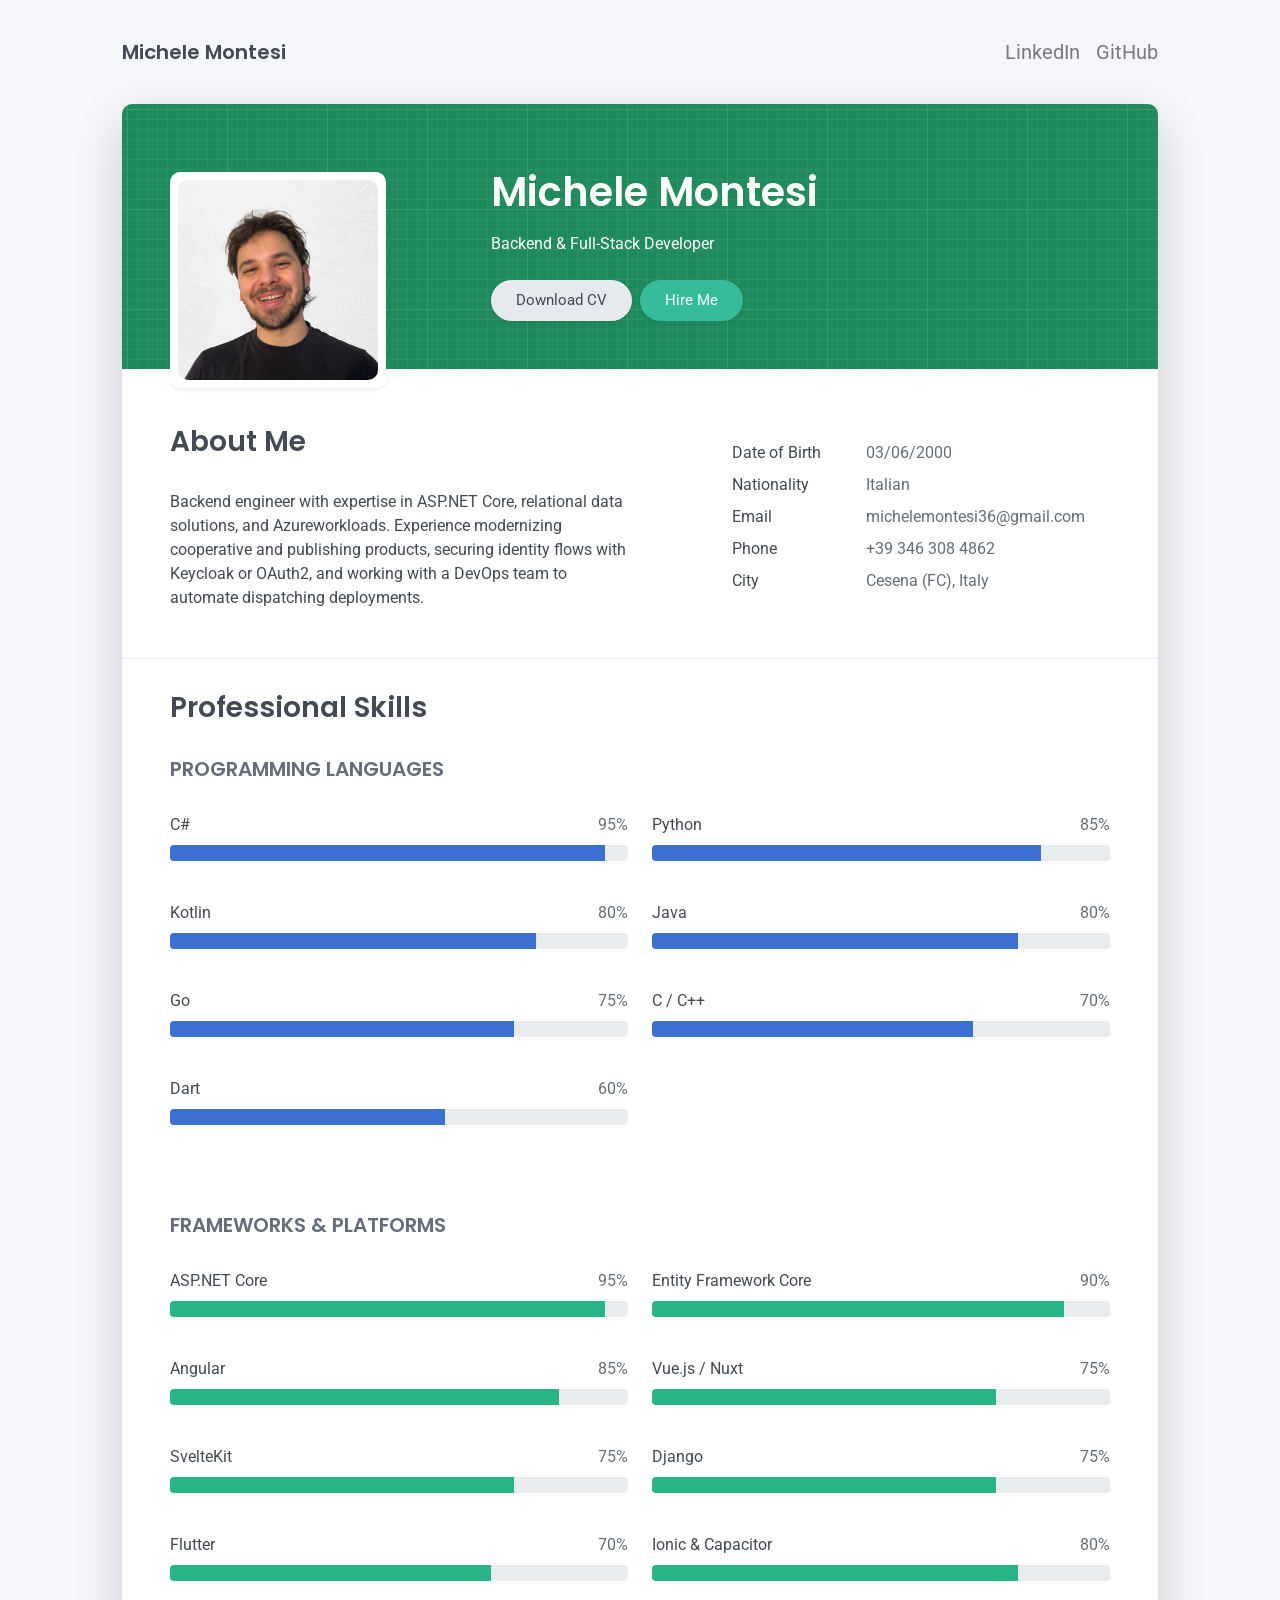
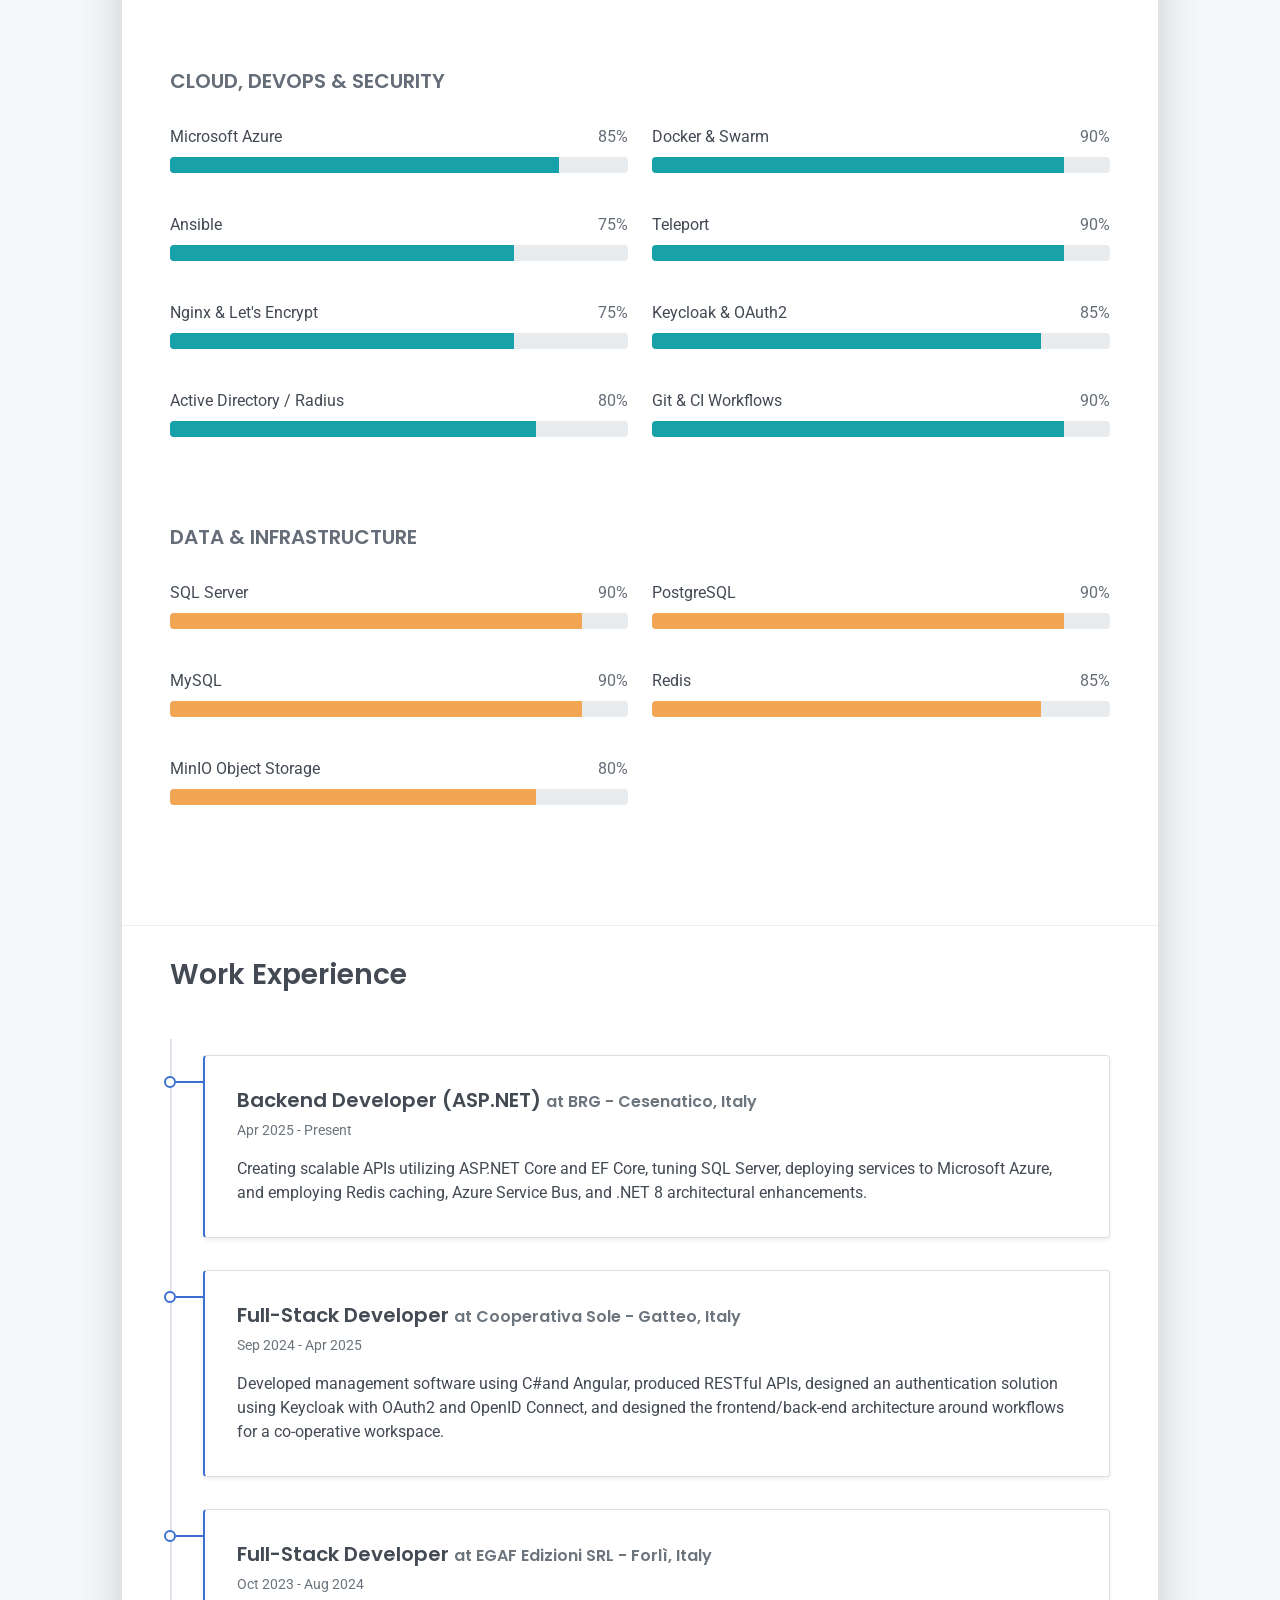
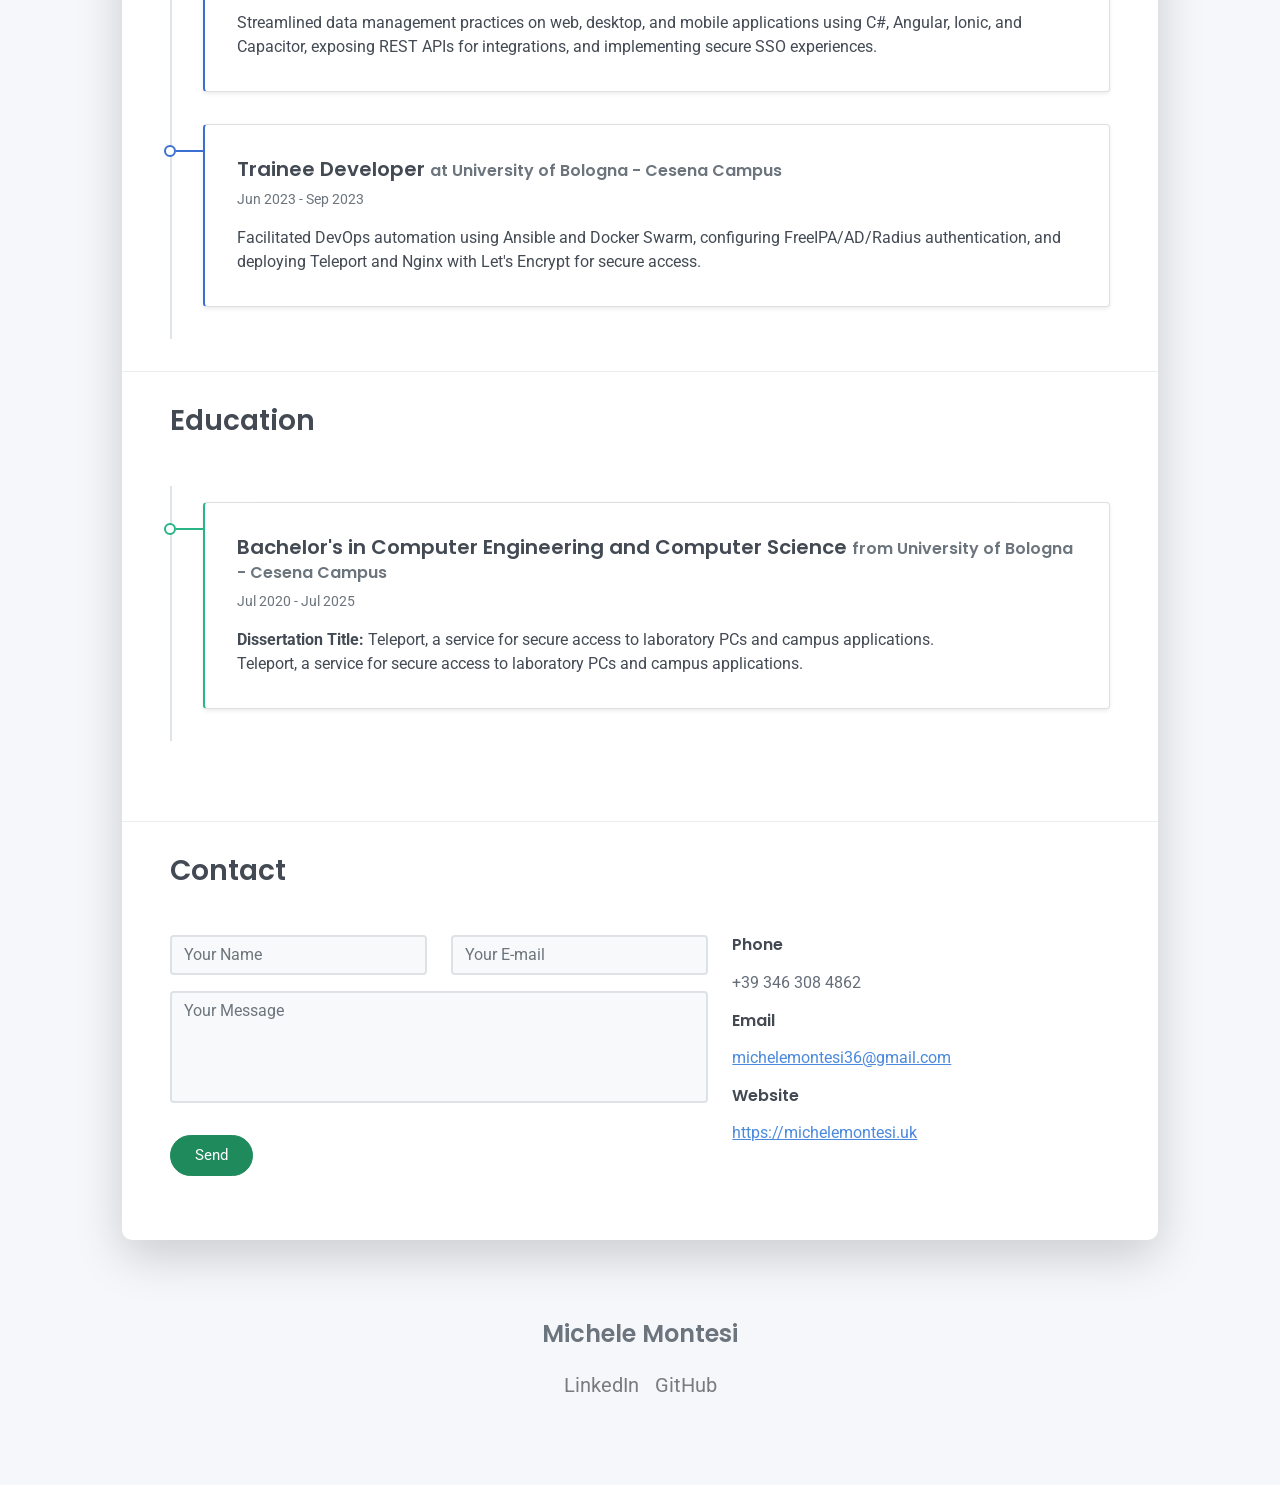
==== 200.html @ d971ddd0 "new cv" ====
<!DOCTYPE html><html><head><meta charset="utf-8"><meta name="viewport" content="width=device-width, initial-scale=1"><link rel="stylesheet" href="/_nuxt/entry.wny9ULJ9.css" crossorigin><link rel="modulepreload" as="script" crossorigin href="/_nuxt/D8RxgW1Z.js"><script type="module" src="/_nuxt/D8RxgW1Z.js" crossorigin></script></head><body><div id="__nuxt"></div><div id="teleports"></div><script type="application/json" data-nuxt-data="nuxt-app" data-ssr="false" id="__NUXT_DATA__">[{"prerenderedAt":1,"serverRendered":2},1763460391524,false]</script><script>window.__NUXT__={};window.__NUXT__.config={public:{},app:{baseURL:"/",buildId:"18ca7d11-e628-4f52-be88-49b302039399",buildAssetsDir:"/_nuxt/",cdnURL:""}}</script></body></html>
---- _nuxt/entry.wny9ULJ9.css ----
@import"https://fonts.googleapis.com/css2?family=Poppins:wght@600&family=Roboto:wght@300;400;500;700&display=swap";#__nuxt,body,html{height:100%}body{background-color:#f5f5f5;font-family:Roboto,Arial,sans-serif;margin:0}.skills-grid[data-v-0b240a3d]{-moz-column-count:2;column-count:2;-moz-column-gap:2rem;column-gap:2rem}.skill-category[data-v-0b240a3d]{-moz-column-break-inside:avoid;break-inside:avoid;display:inline-block;margin-bottom:1rem;width:100%}@media(max-width:992px){.skills-grid[data-v-0b240a3d]{-moz-column-count:1;column-count:1}}
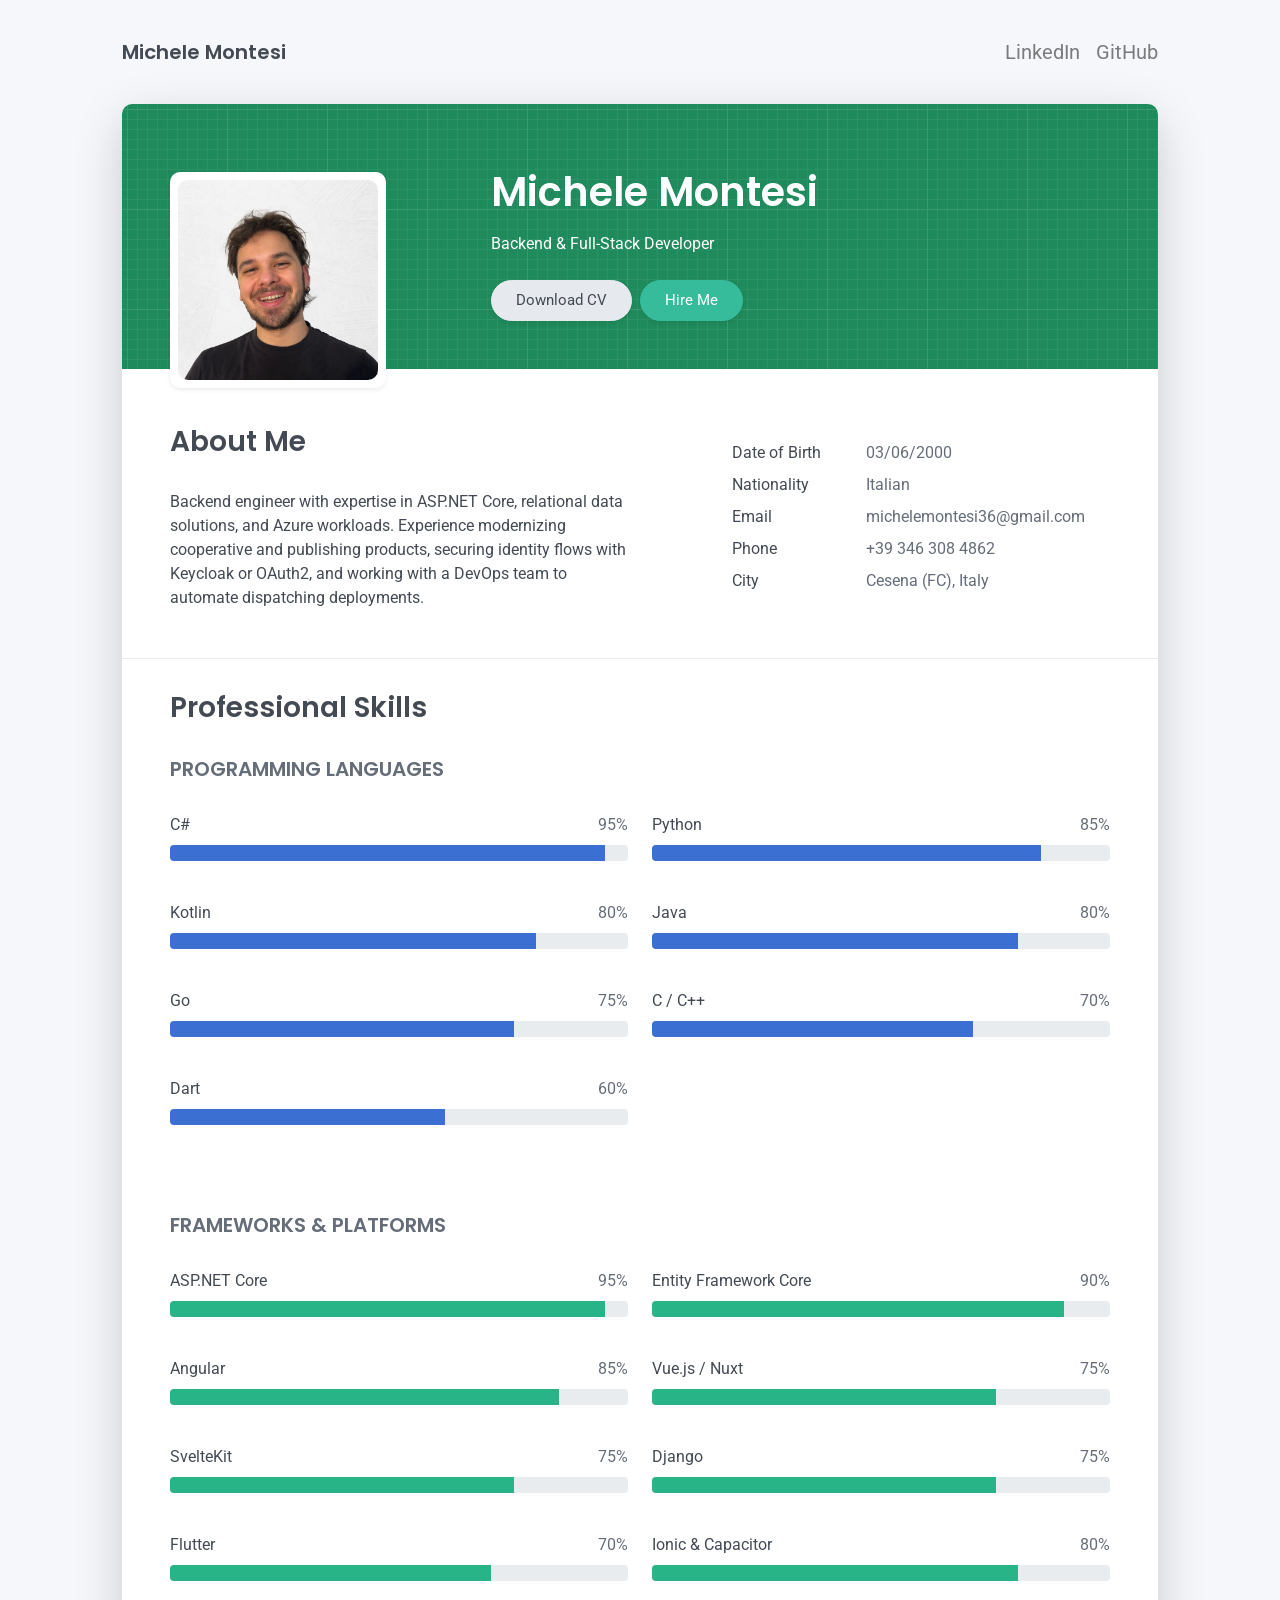
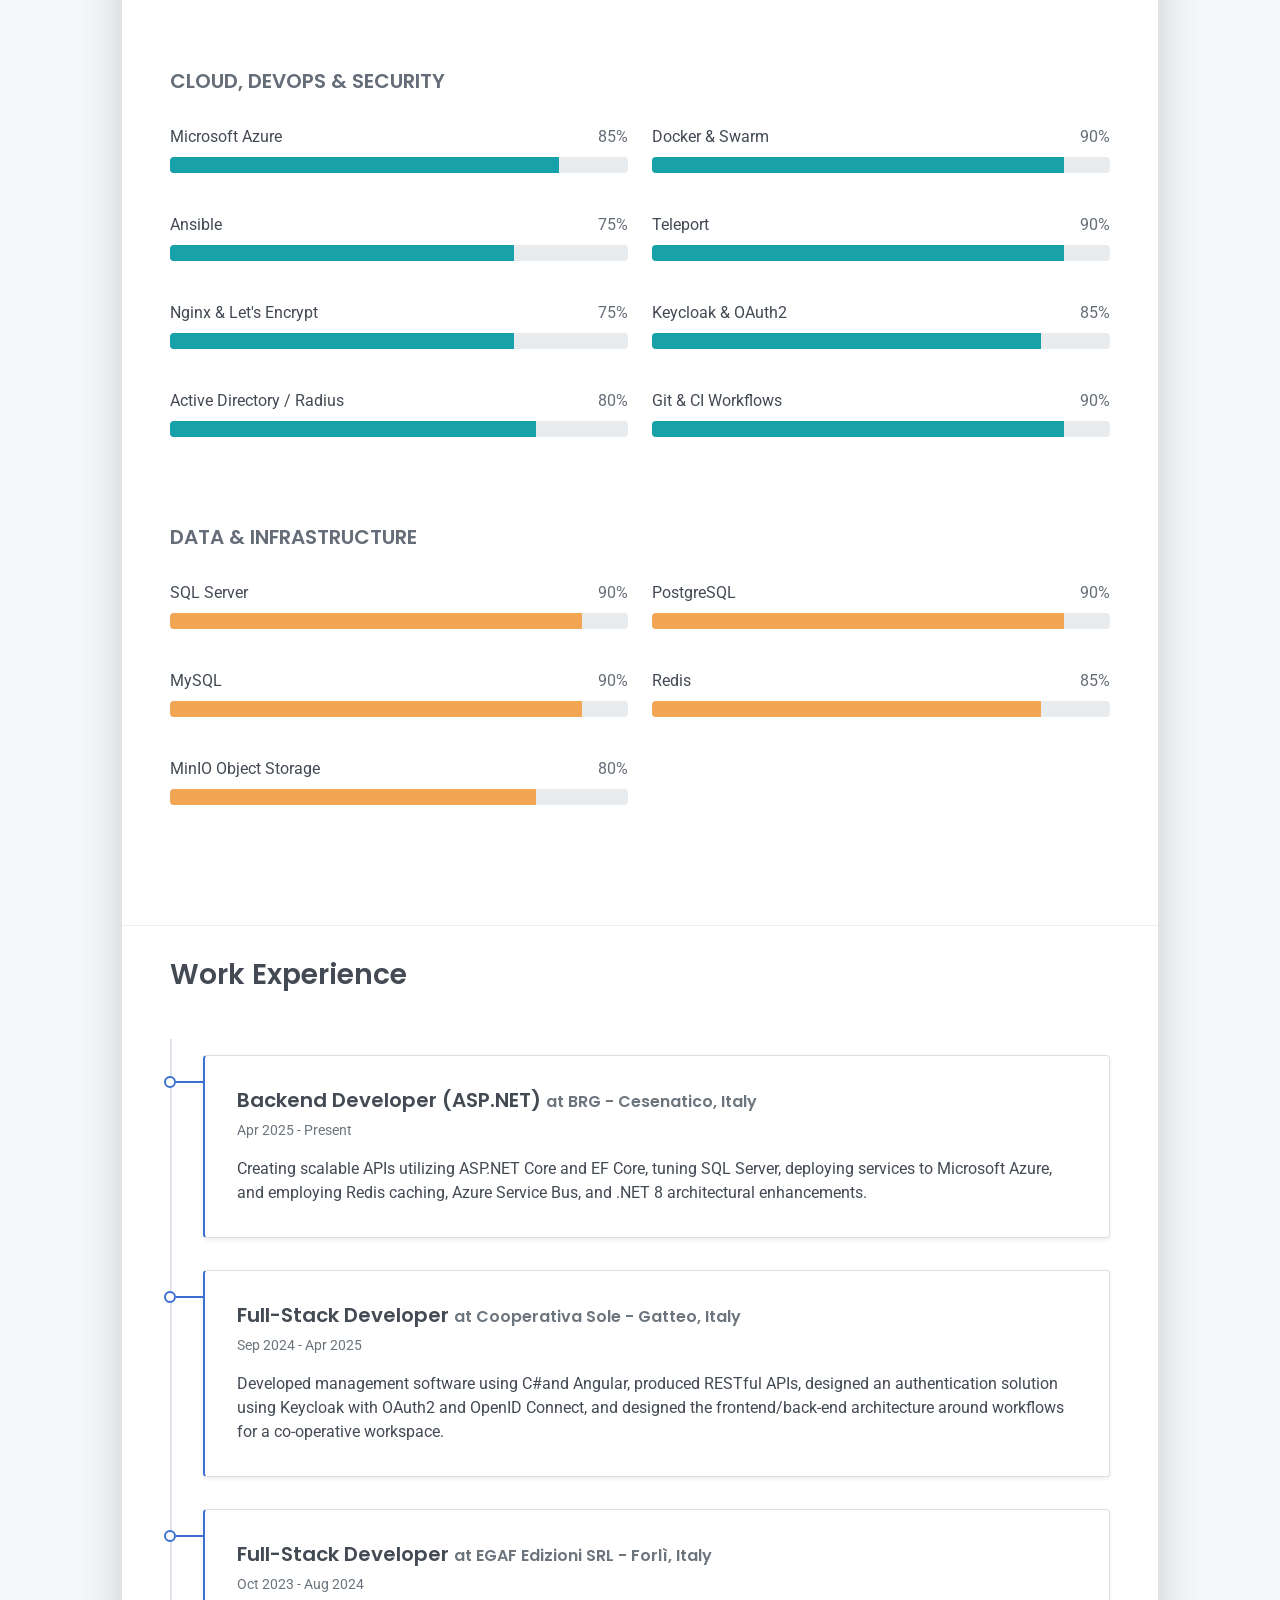
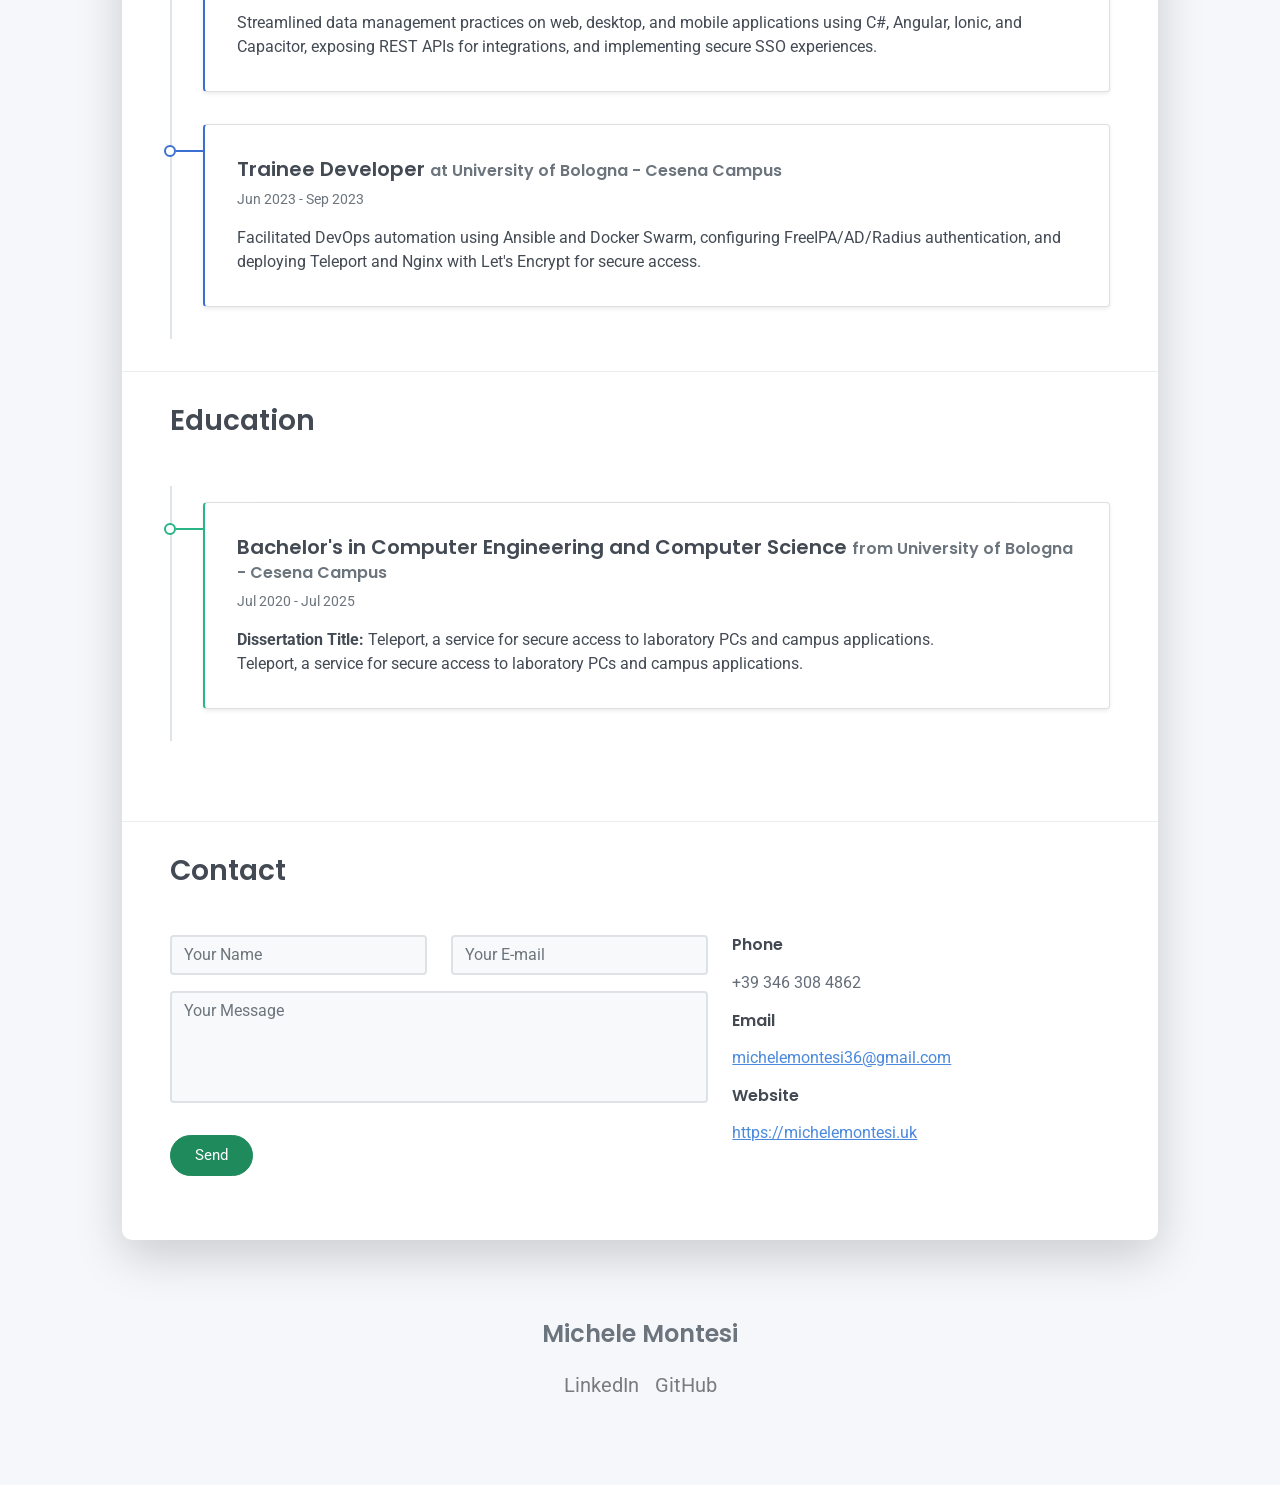
==== commit 61478ca6: "fix cv" ====
--- a/200.html
+++ b/200.html
@@ -1 +1 @@
-<!DOCTYPE html><html><head><meta charset="utf-8"><meta name="viewport" content="width=device-width, initial-scale=1"><link rel="stylesheet" href="/_nuxt/entry.wny9ULJ9.css" crossorigin><link rel="modulepreload" as="script" crossorigin href="/_nuxt/D8RxgW1Z.js"><script type="module" src="/_nuxt/D8RxgW1Z.js" crossorigin></script></head><body><div id="__nuxt"></div><div id="teleports"></div><script type="application/json" data-nuxt-data="nuxt-app" data-ssr="false" id="__NUXT_DATA__">[{"prerenderedAt":1,"serverRendered":2},1763460391524,false]</script><script>window.__NUXT__={};window.__NUXT__.config={public:{},app:{baseURL:"/",buildId:"18ca7d11-e628-4f52-be88-49b302039399",buildAssetsDir:"/_nuxt/",cdnURL:""}}</script></body></html>+<!DOCTYPE html><html><head><meta charset="utf-8"><meta name="viewport" content="width=device-width, initial-scale=1"><link rel="stylesheet" href="/_nuxt/entry.Cwo1_lZw.css" crossorigin><link rel="modulepreload" as="script" crossorigin href="/_nuxt/DoChqfE8.js"><script type="module" src="/_nuxt/DoChqfE8.js" crossorigin></script></head><body><div id="__nuxt"></div><div id="teleports"></div><script type="application/json" data-nuxt-data="nuxt-app" data-ssr="false" id="__NUXT_DATA__">[{"prerenderedAt":1,"serverRendered":2},1763461101740,false]</script><script>window.__NUXT__={};window.__NUXT__.config={public:{},app:{baseURL:"/",buildId:"bc41d100-6c4a-4626-9745-f701f4f9098e",buildAssetsDir:"/_nuxt/",cdnURL:""}}</script></body></html>
--- a/_nuxt/entry.Cwo1_lZw.css
+++ b/_nuxt/entry.Cwo1_lZw.css
@@ -0,0 +1 @@
+@import"https://fonts.googleapis.com/css2?family=Poppins:wght@600&family=Roboto:wght@300;400;500;700&display=swap";#__nuxt,body,html{height:100%}body{background-color:#f5f5f5;font-family:Roboto,Arial,sans-serif;margin:0}.skills-grid[data-v-b8cf7d5a]{-moz-column-count:2;column-count:2;-moz-column-gap:2rem;column-gap:2rem}.skill-category[data-v-b8cf7d5a]{-moz-column-break-inside:avoid;break-inside:avoid;display:inline-block;margin-bottom:1rem;width:100%}@media(max-width:992px){.skills-grid[data-v-b8cf7d5a]{-moz-column-count:1;column-count:1}}
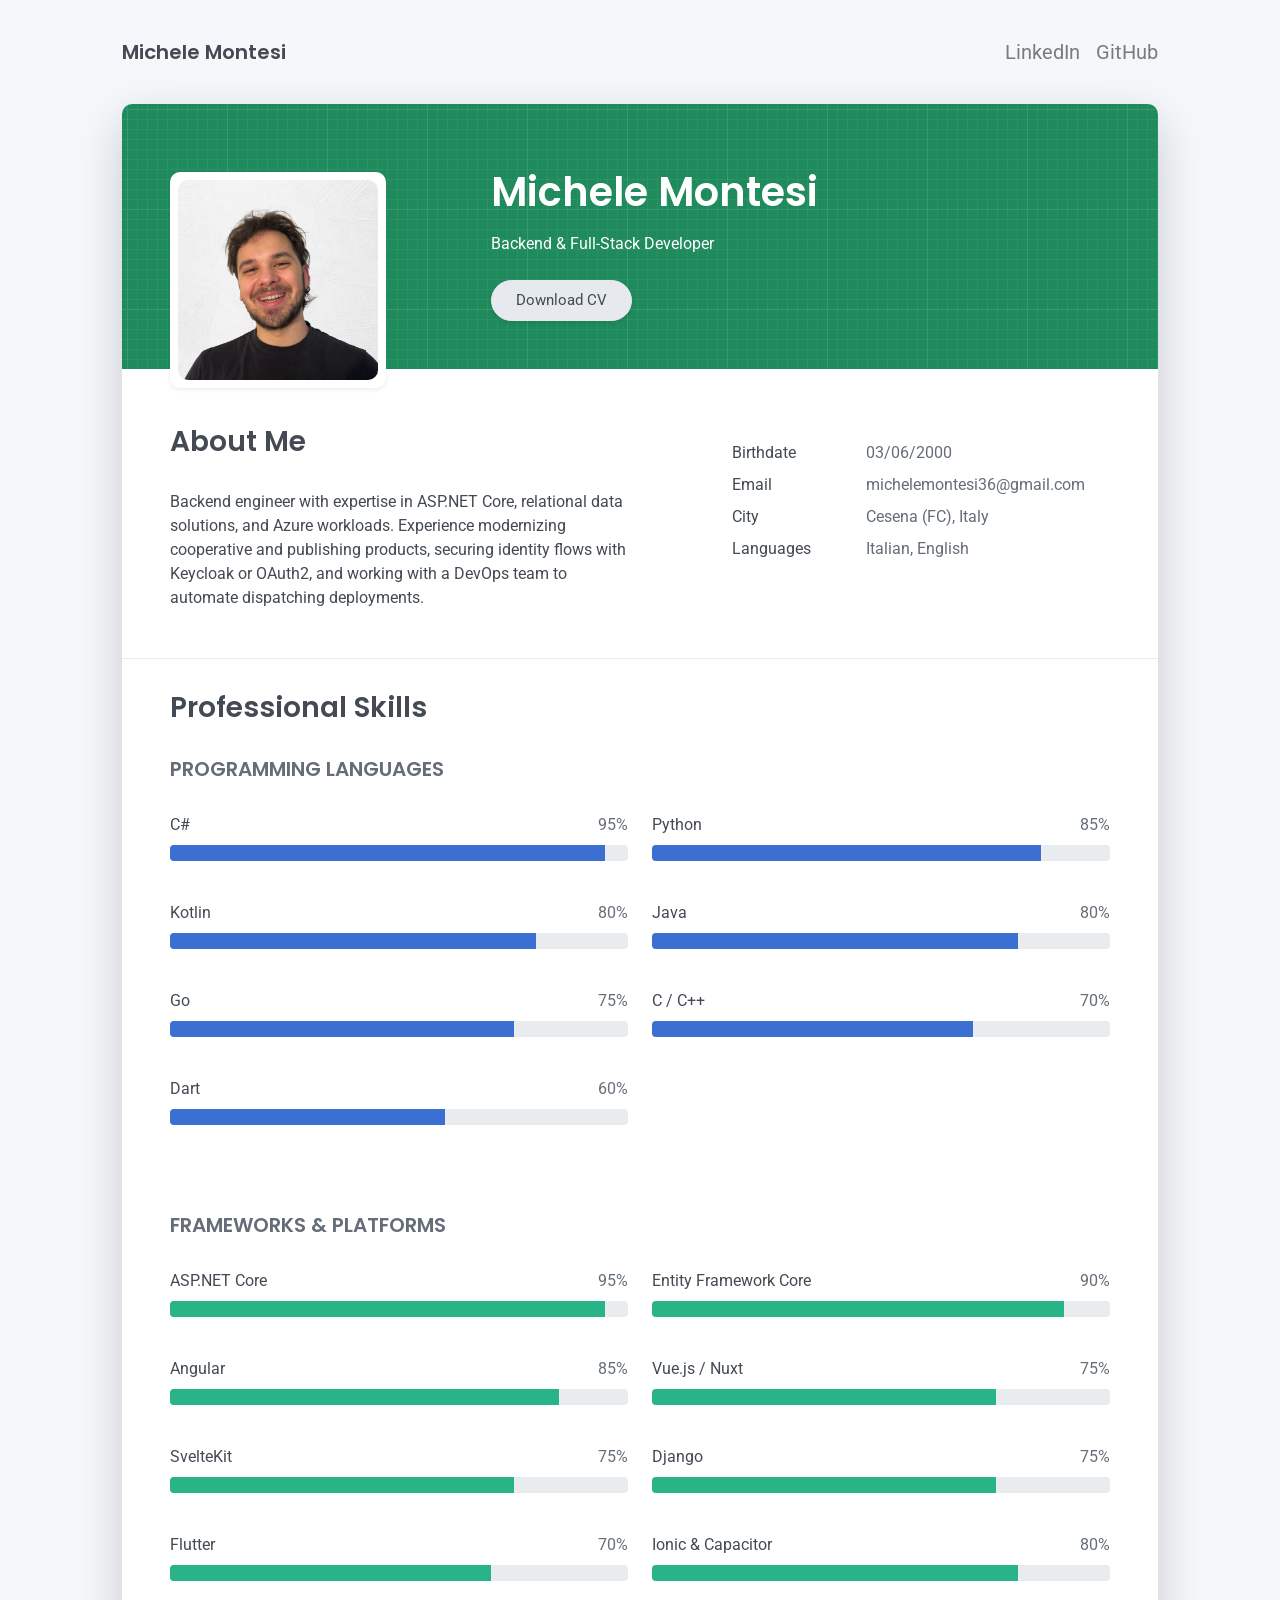
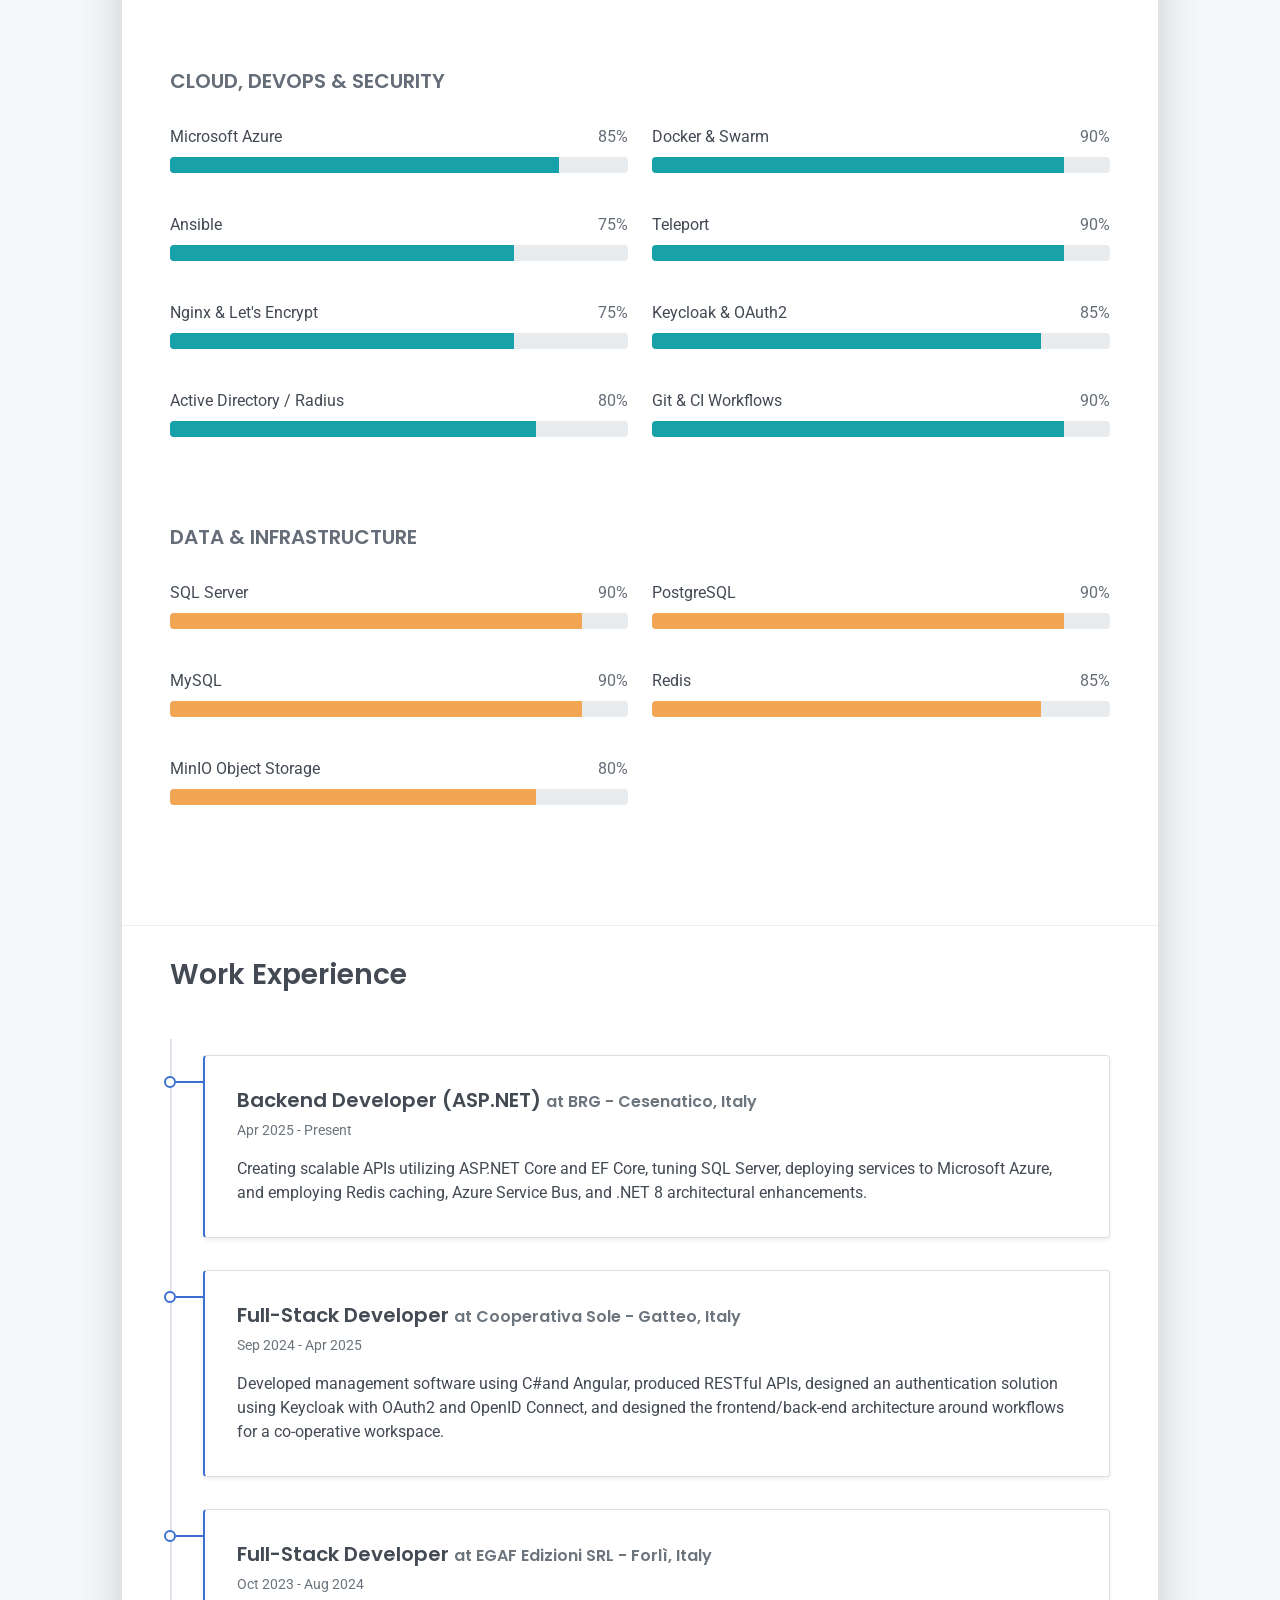
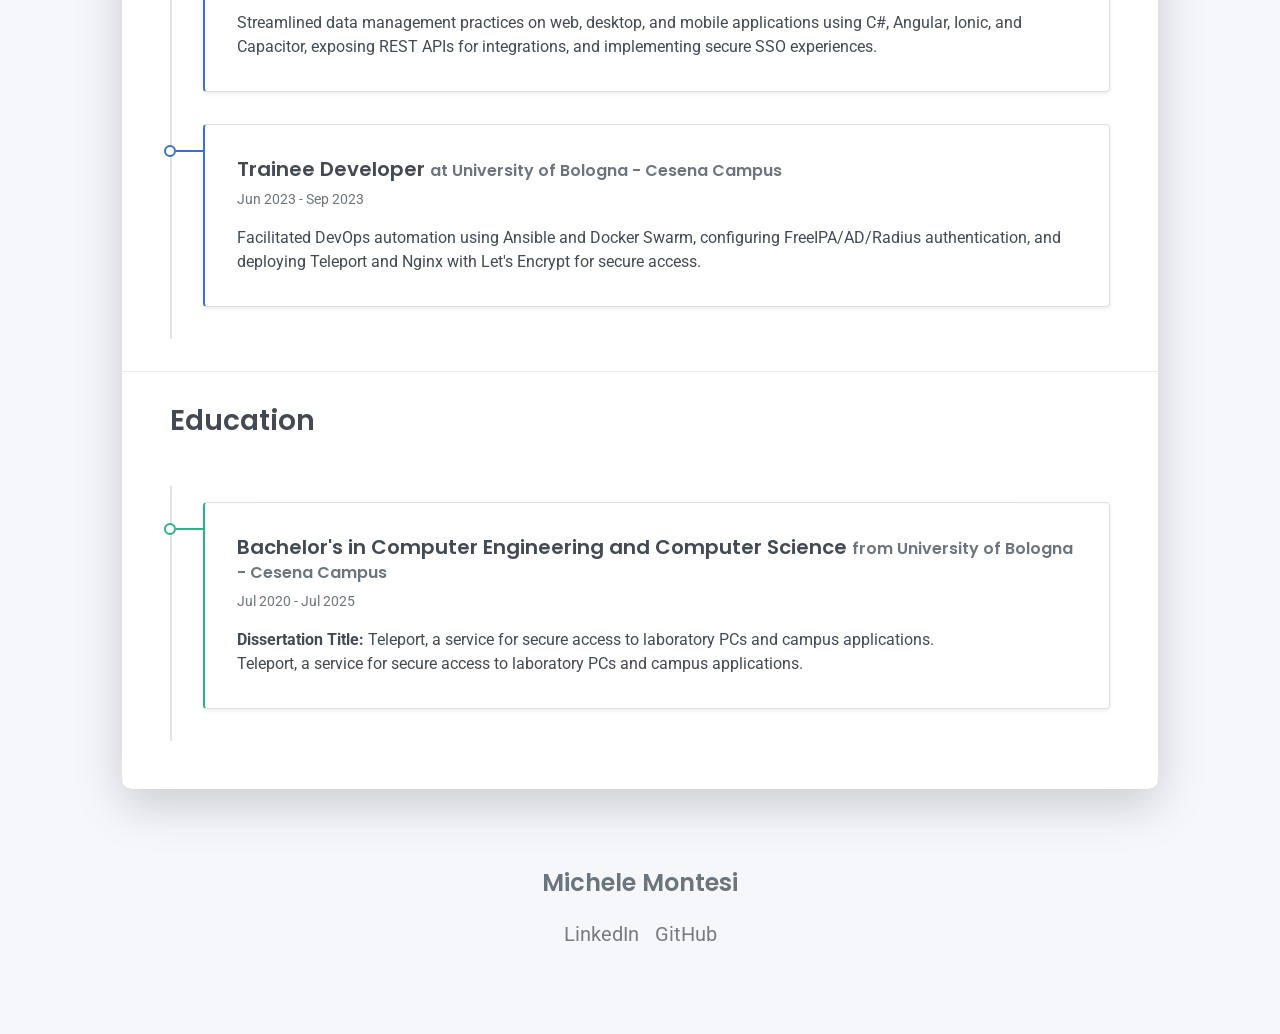
==== commit 22302c4e: "update cv" ====
--- a/200.html
+++ b/200.html
@@ -1 +1 @@
-<!DOCTYPE html><html><head><meta charset="utf-8"><meta name="viewport" content="width=device-width, initial-scale=1"><link rel="stylesheet" href="/_nuxt/entry.Cwo1_lZw.css" crossorigin><link rel="modulepreload" as="script" crossorigin href="/_nuxt/DoChqfE8.js"><script type="module" src="/_nuxt/DoChqfE8.js" crossorigin></script></head><body><div id="__nuxt"></div><div id="teleports"></div><script type="application/json" data-nuxt-data="nuxt-app" data-ssr="false" id="__NUXT_DATA__">[{"prerenderedAt":1,"serverRendered":2},1763461101740,false]</script><script>window.__NUXT__={};window.__NUXT__.config={public:{},app:{baseURL:"/",buildId:"bc41d100-6c4a-4626-9745-f701f4f9098e",buildAssetsDir:"/_nuxt/",cdnURL:""}}</script></body></html>+<!DOCTYPE html><html><head><meta charset="utf-8"><meta name="viewport" content="width=device-width, initial-scale=1"><link rel="stylesheet" href="/_nuxt/entry.O9ZQVYHs.css" crossorigin><link rel="modulepreload" as="script" crossorigin href="/_nuxt/ttH5bxJe.js"><script type="module" src="/_nuxt/ttH5bxJe.js" crossorigin></script></head><body><div id="__nuxt"></div><div id="teleports"></div><script type="application/json" data-nuxt-data="nuxt-app" data-ssr="false" id="__NUXT_DATA__">[{"prerenderedAt":1,"serverRendered":2},1763464602047,false]</script><script>window.__NUXT__={};window.__NUXT__.config={public:{},app:{baseURL:"/",buildId:"36dacc97-af7c-4fcb-9fdc-0cd6faf0cb34",buildAssetsDir:"/_nuxt/",cdnURL:""}}</script></body></html>
--- a/_nuxt/entry.O9ZQVYHs.css
+++ b/_nuxt/entry.O9ZQVYHs.css
@@ -0,0 +1 @@
+@import"https://fonts.googleapis.com/css2?family=Poppins:wght@600&family=Roboto:wght@300;400;500;700&display=swap";#__nuxt,body,html{height:100%}body{background-color:#f5f5f5;font-family:Roboto,Arial,sans-serif;margin:0}.skills-grid[data-v-2ffb3014]{-moz-column-count:2;column-count:2;-moz-column-gap:2rem;column-gap:2rem}.skill-category[data-v-2ffb3014]{-moz-column-break-inside:avoid;break-inside:avoid;display:inline-block;margin-bottom:1rem;width:100%}@media(max-width:992px){.skills-grid[data-v-2ffb3014]{-moz-column-count:1;column-count:1}}
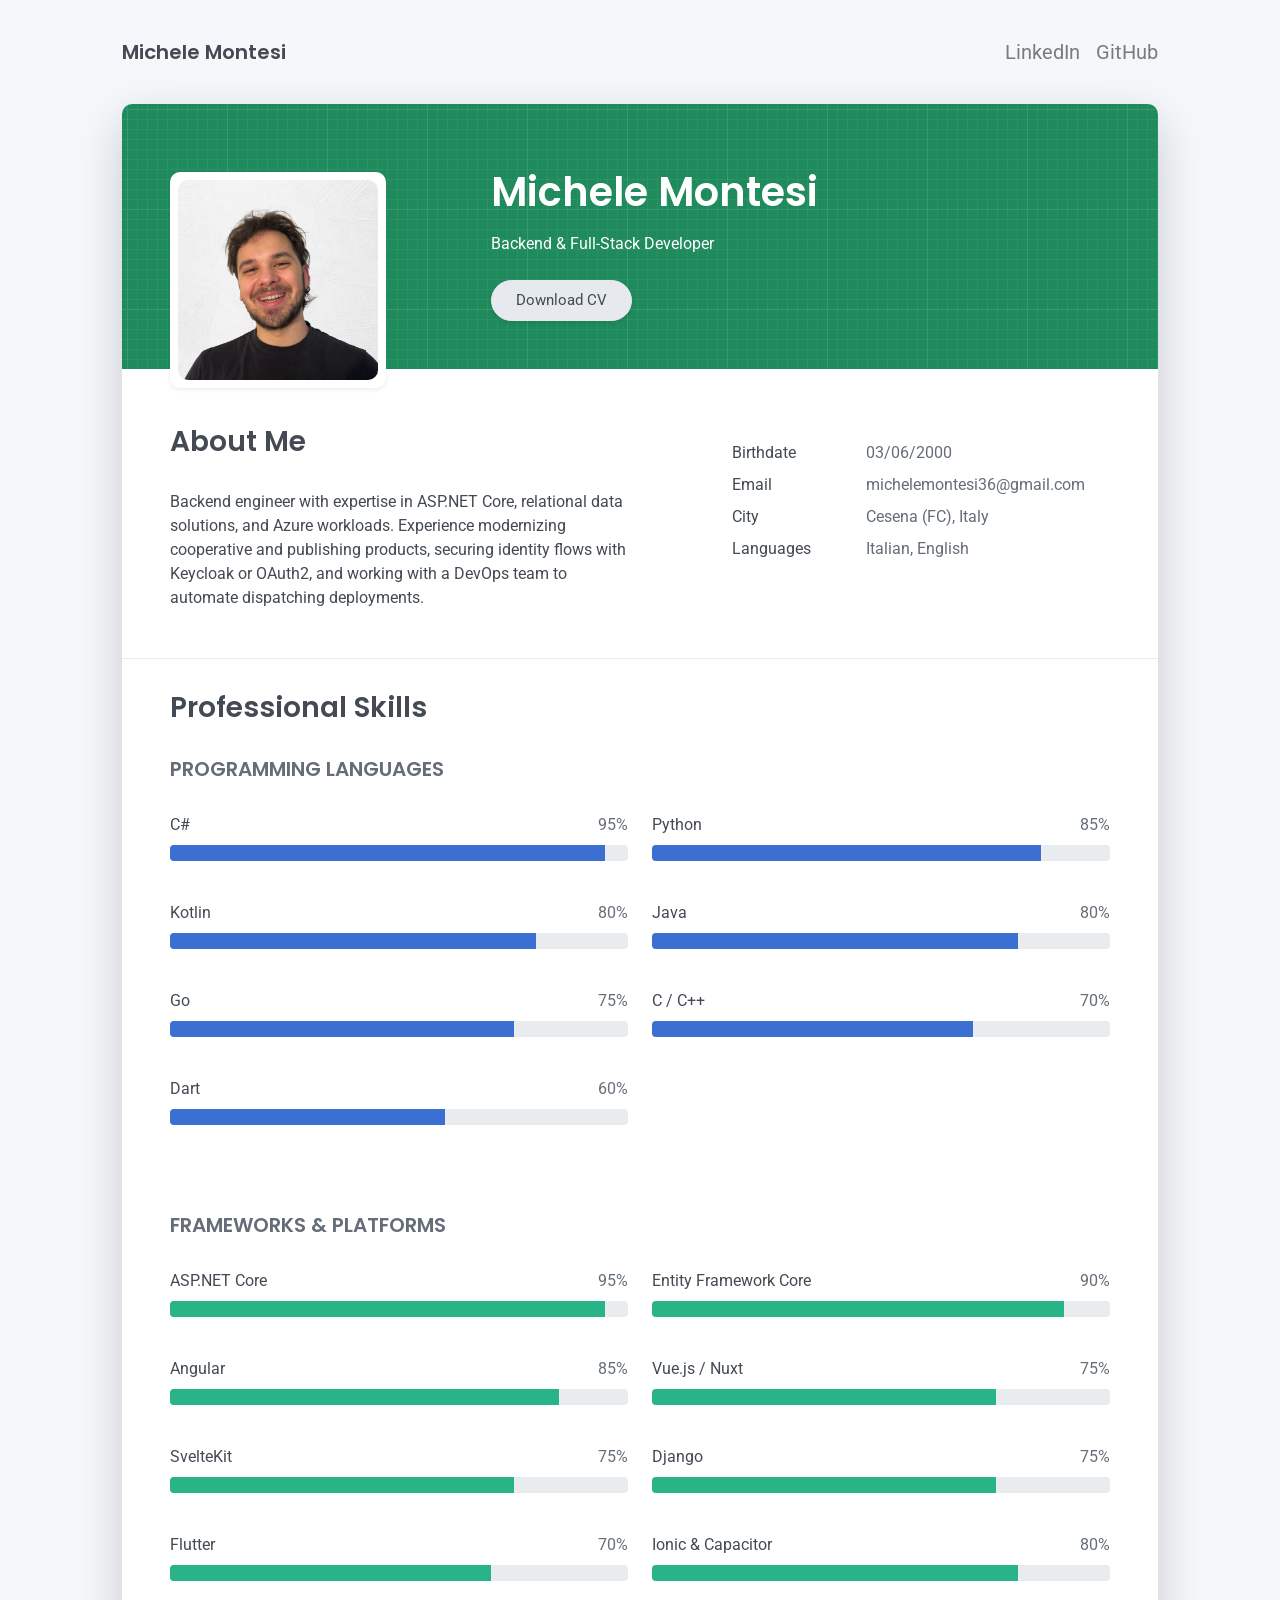
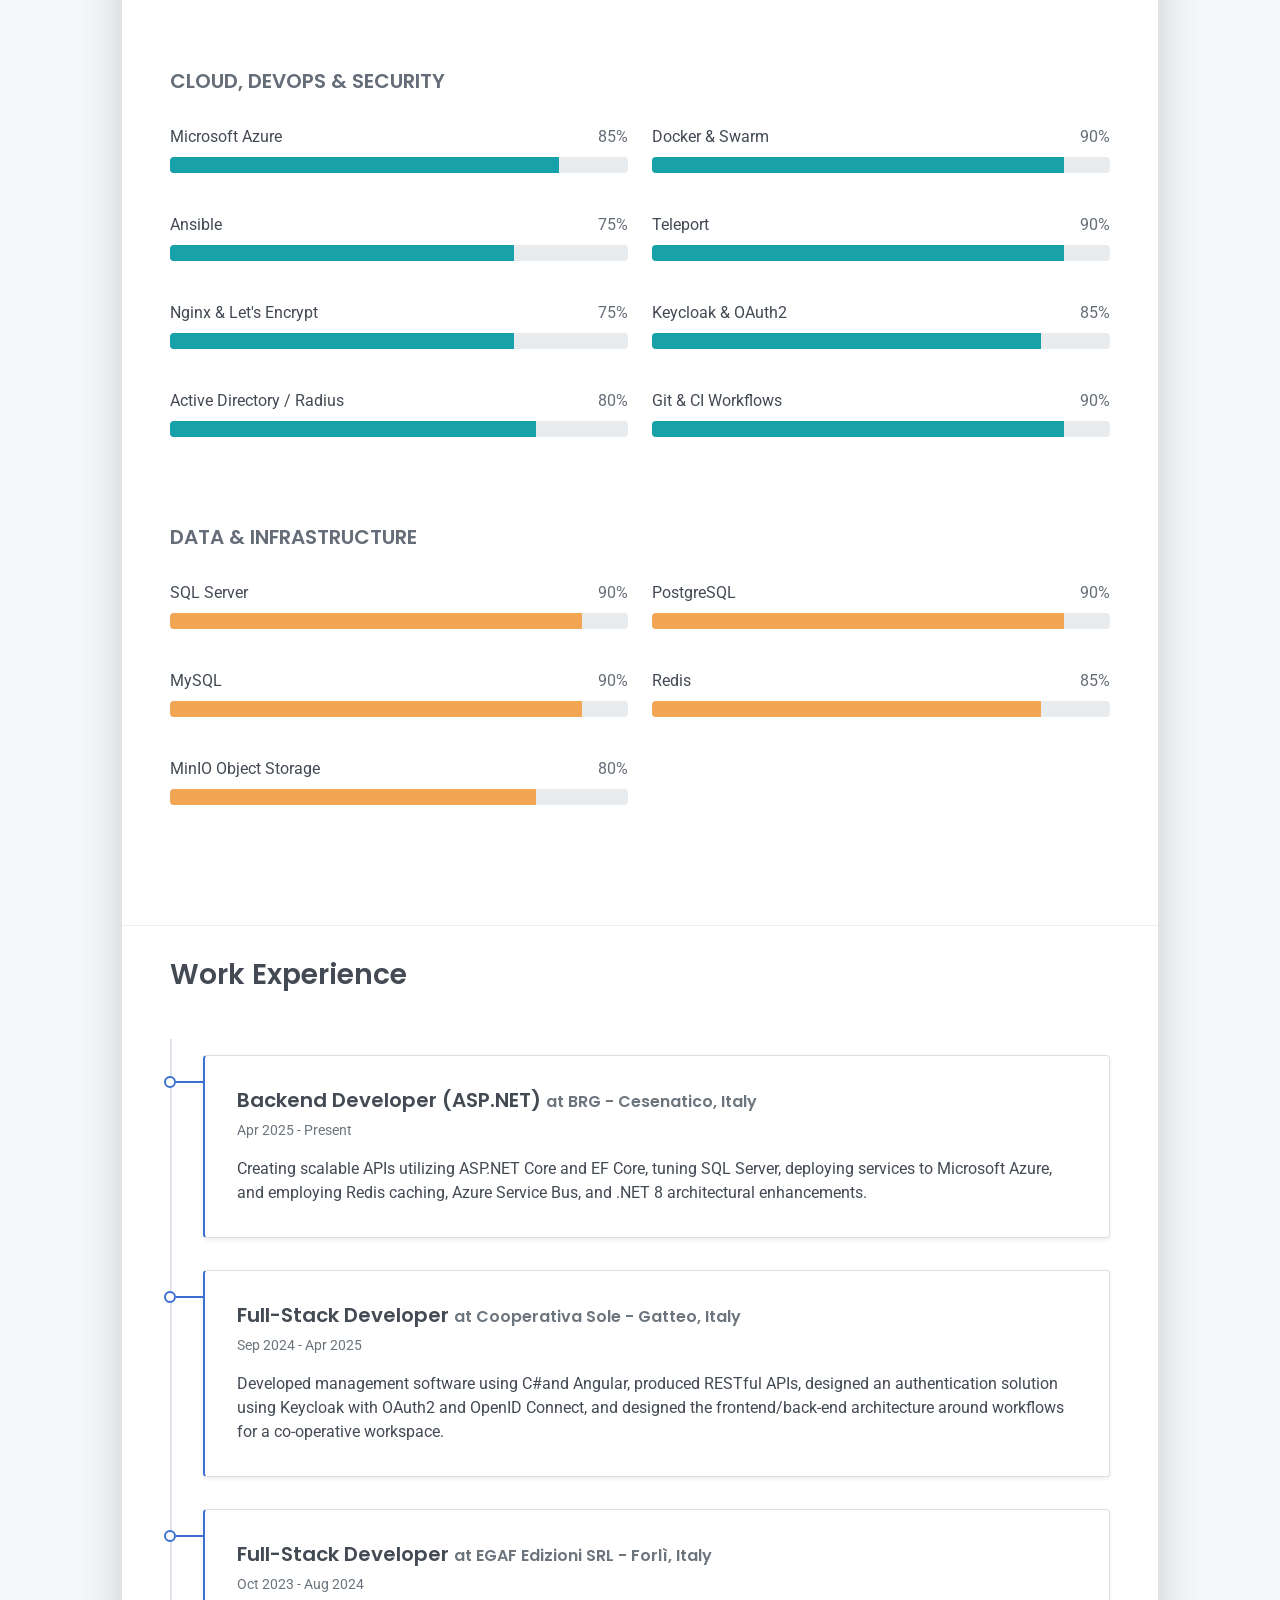
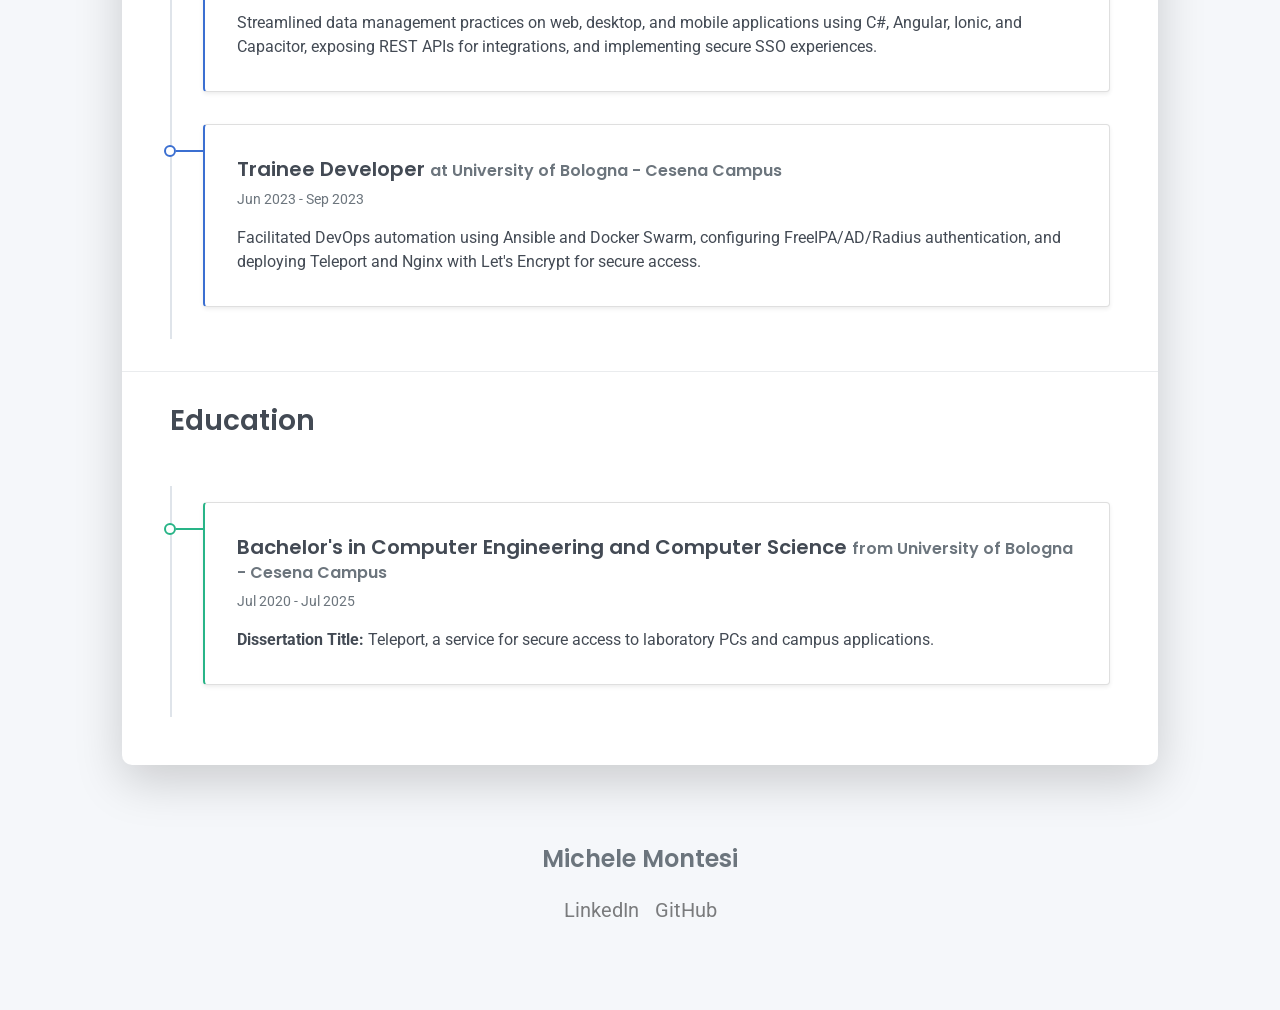
==== commit 4e9b7ae0: "update cv" ====
--- a/200.html
+++ b/200.html
@@ -1 +1 @@
-<!DOCTYPE html><html><head><meta charset="utf-8"><meta name="viewport" content="width=device-width, initial-scale=1"><link rel="stylesheet" href="/_nuxt/entry.O9ZQVYHs.css" crossorigin><link rel="modulepreload" as="script" crossorigin href="/_nuxt/ttH5bxJe.js"><script type="module" src="/_nuxt/ttH5bxJe.js" crossorigin></script></head><body><div id="__nuxt"></div><div id="teleports"></div><script type="application/json" data-nuxt-data="nuxt-app" data-ssr="false" id="__NUXT_DATA__">[{"prerenderedAt":1,"serverRendered":2},1763464602047,false]</script><script>window.__NUXT__={};window.__NUXT__.config={public:{},app:{baseURL:"/",buildId:"36dacc97-af7c-4fcb-9fdc-0cd6faf0cb34",buildAssetsDir:"/_nuxt/",cdnURL:""}}</script></body></html>+<!DOCTYPE html><html><head><meta charset="utf-8"><meta name="viewport" content="width=device-width, initial-scale=1"><link rel="stylesheet" href="/_nuxt/entry.B_GrVDJI.css" crossorigin><link rel="modulepreload" as="script" crossorigin href="/_nuxt/B2dljmcD.js"><script type="module" src="/_nuxt/B2dljmcD.js" crossorigin></script></head><body><div id="__nuxt"></div><div id="teleports"></div><script type="application/json" data-nuxt-data="nuxt-app" data-ssr="false" id="__NUXT_DATA__">[{"prerenderedAt":1,"serverRendered":2},1763467605357,false]</script><script>window.__NUXT__={};window.__NUXT__.config={public:{},app:{baseURL:"/",buildId:"0124cfe6-6b7f-4086-8cff-99d30d3efa10",buildAssetsDir:"/_nuxt/",cdnURL:""}}</script></body></html>
--- a/_nuxt/entry.B_GrVDJI.css
+++ b/_nuxt/entry.B_GrVDJI.css
@@ -0,0 +1 @@
+@import"https://fonts.googleapis.com/css2?family=Poppins:wght@600&family=Roboto:wght@300;400;500;700&display=swap";#__nuxt,body,html{height:100%}body{background-color:#f5f5f5;font-family:Roboto,Arial,sans-serif;margin:0}.skills-grid[data-v-c0cca244]{-moz-column-count:2;column-count:2;-moz-column-gap:2rem;column-gap:2rem}.skill-category[data-v-c0cca244]{-moz-column-break-inside:avoid;break-inside:avoid;display:inline-block;margin-bottom:1rem;width:100%}@media(max-width:992px){.skills-grid[data-v-c0cca244]{-moz-column-count:1;column-count:1}}
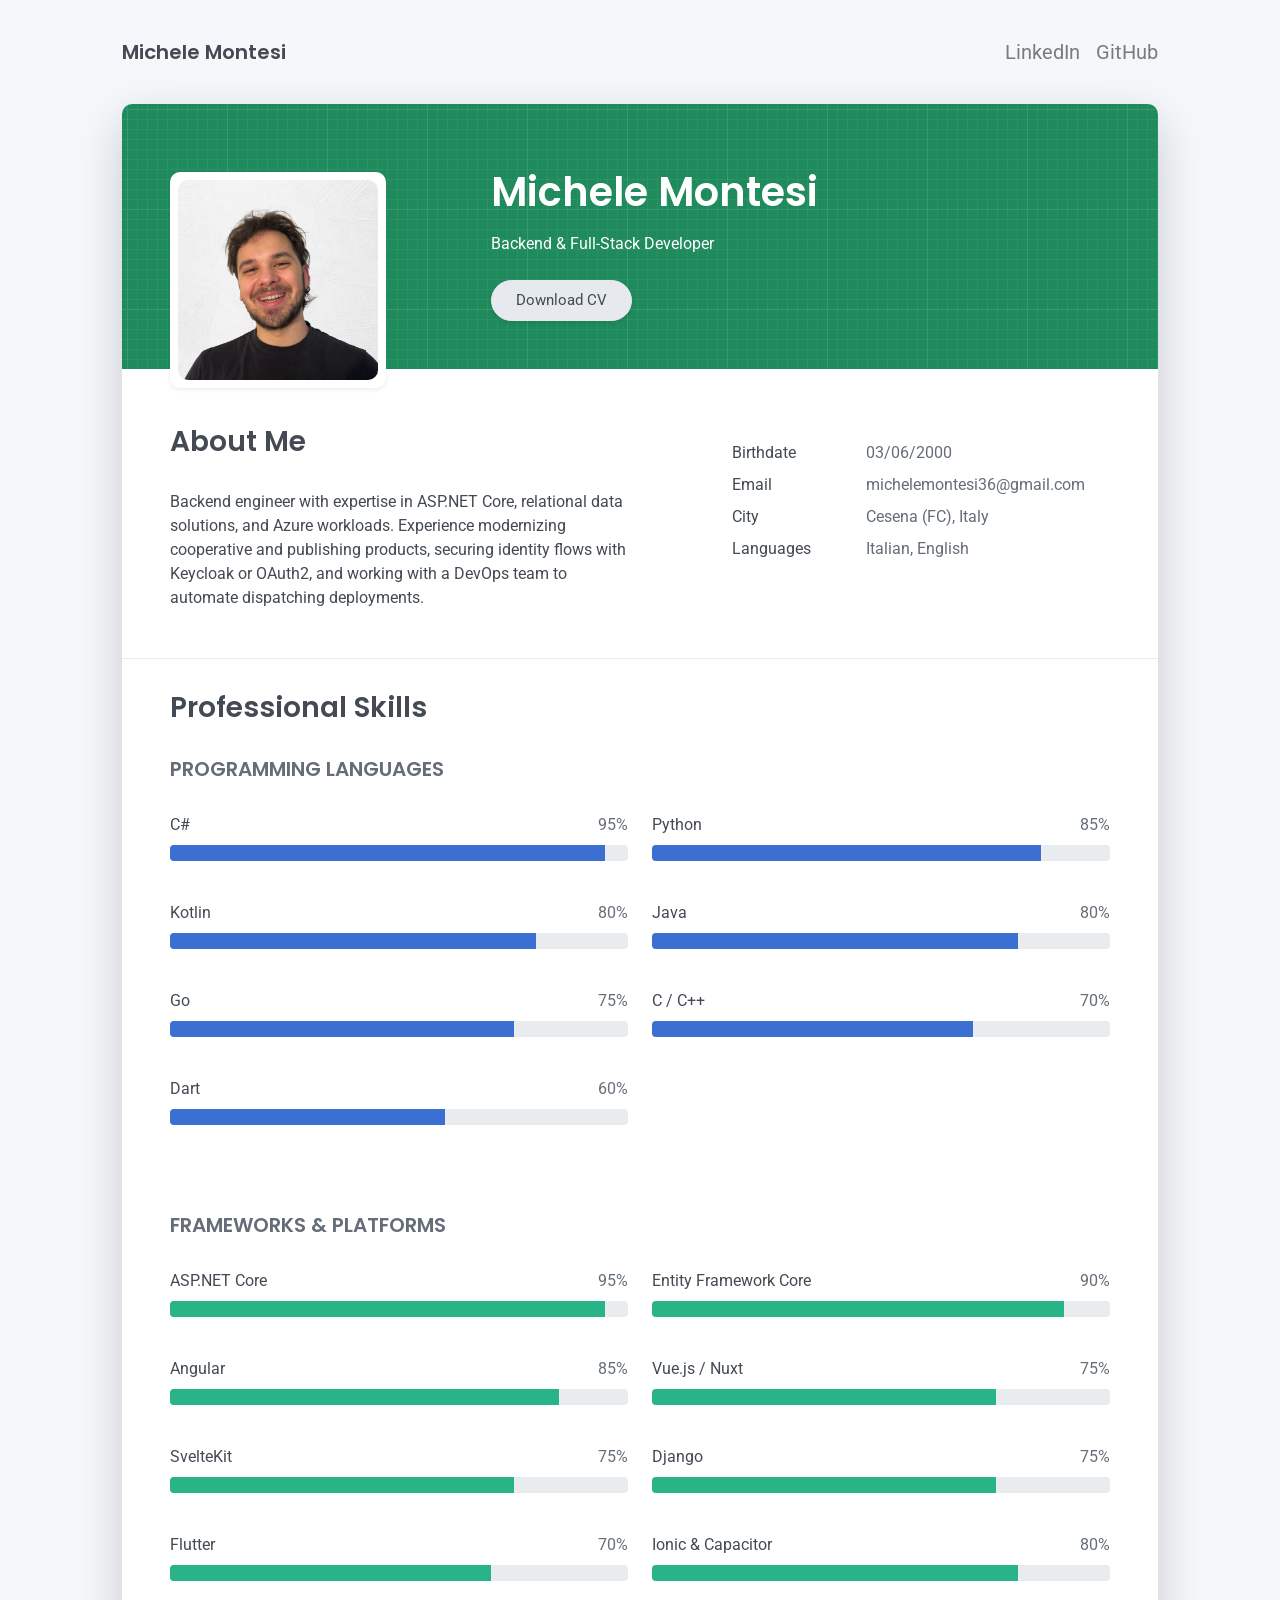
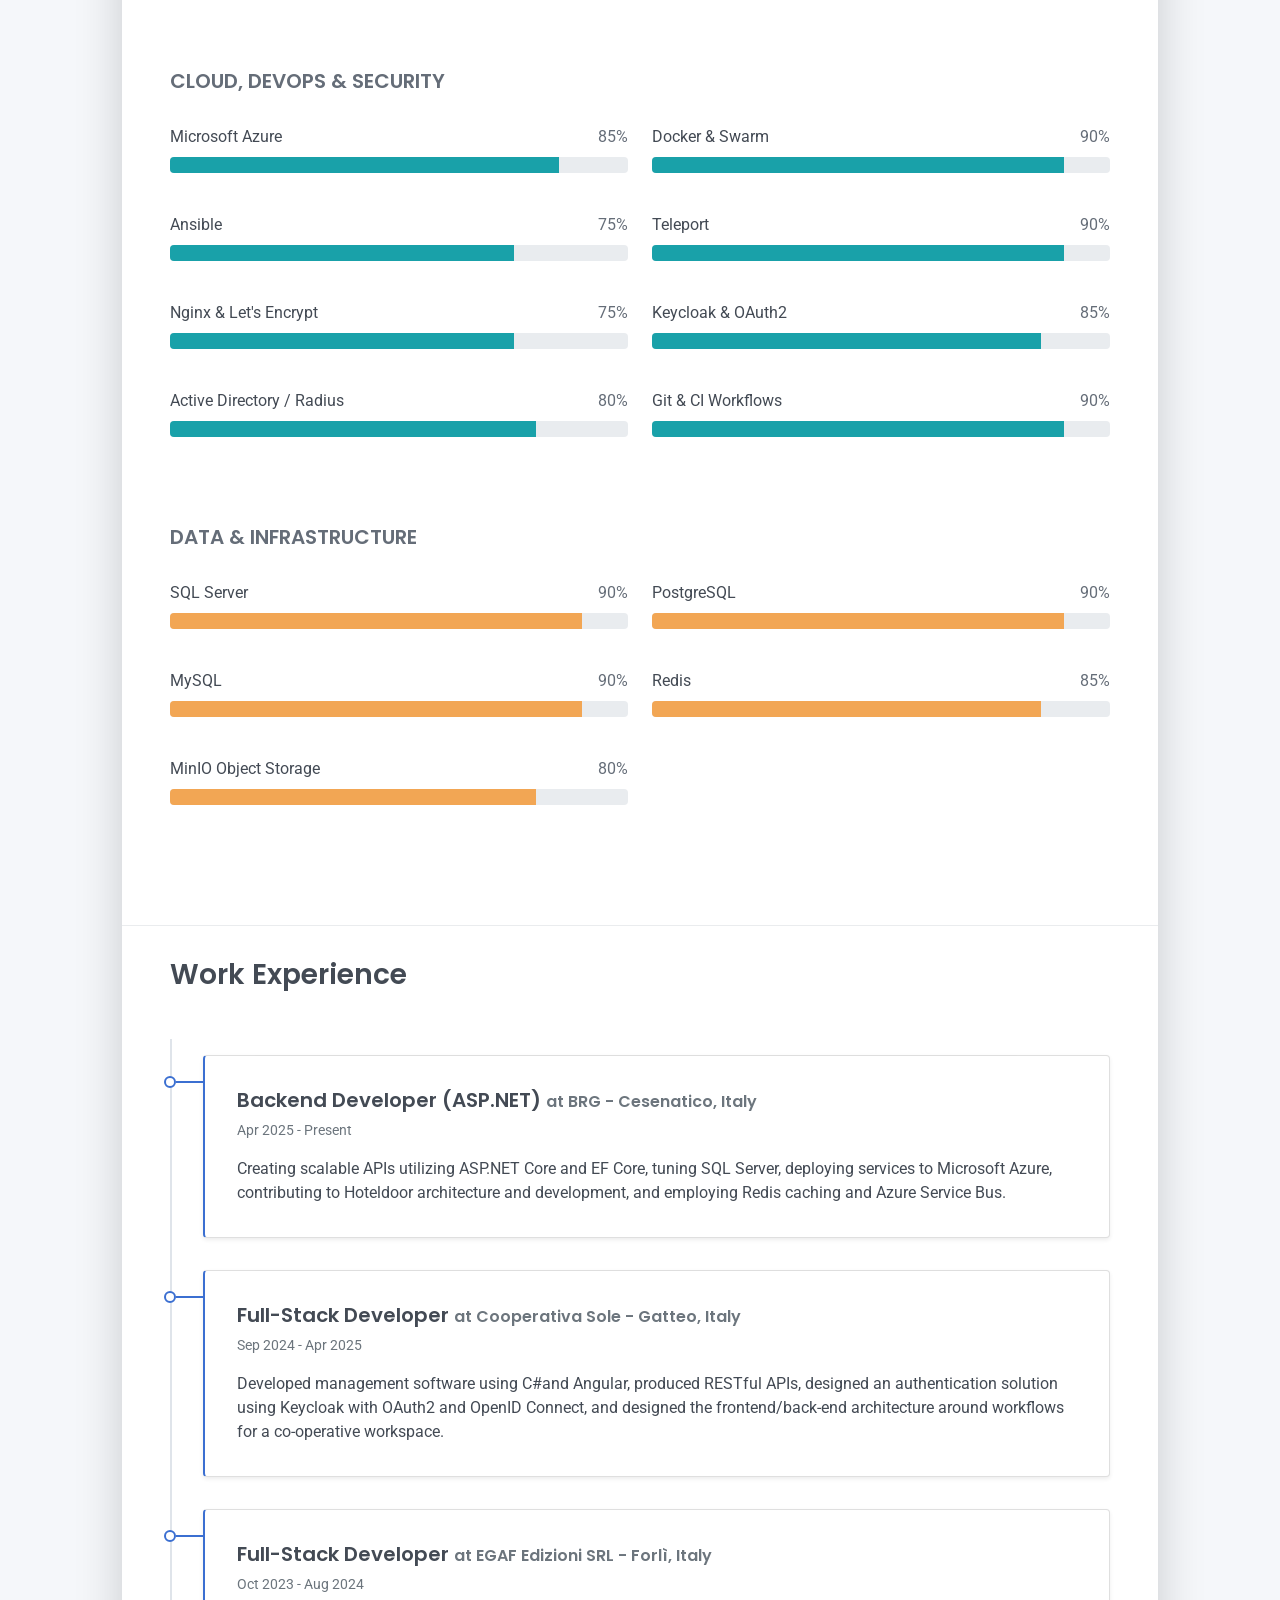
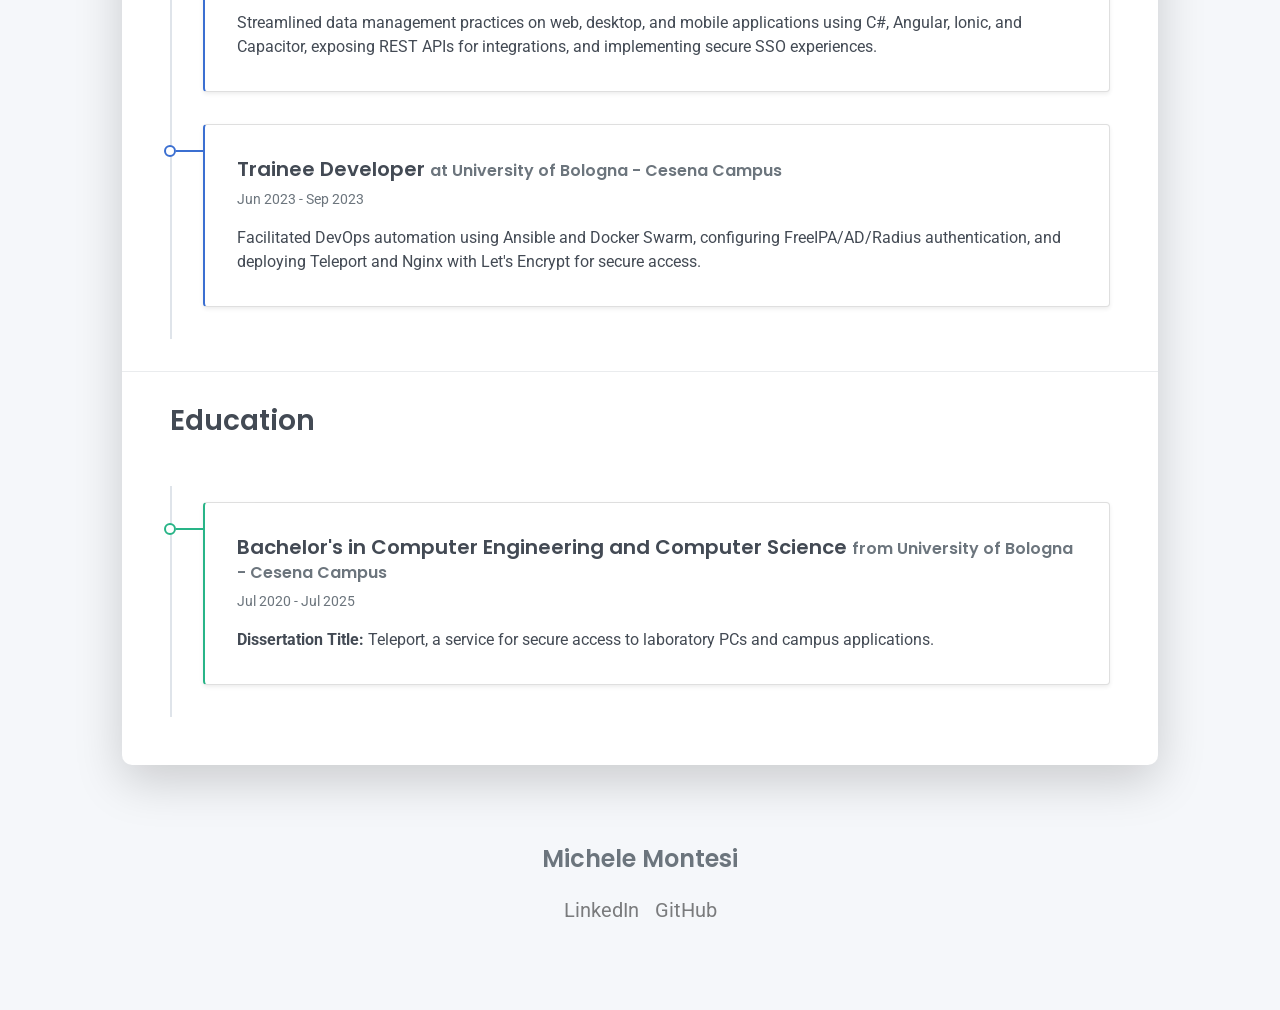
==== commit 36f26cfd: "update cv" ====
--- a/200.html
+++ b/200.html
@@ -1 +1 @@
-<!DOCTYPE html><html><head><meta charset="utf-8"><meta name="viewport" content="width=device-width, initial-scale=1"><link rel="stylesheet" href="/_nuxt/entry.B_GrVDJI.css" crossorigin><link rel="modulepreload" as="script" crossorigin href="/_nuxt/B2dljmcD.js"><script type="module" src="/_nuxt/B2dljmcD.js" crossorigin></script></head><body><div id="__nuxt"></div><div id="teleports"></div><script type="application/json" data-nuxt-data="nuxt-app" data-ssr="false" id="__NUXT_DATA__">[{"prerenderedAt":1,"serverRendered":2},1763467605357,false]</script><script>window.__NUXT__={};window.__NUXT__.config={public:{},app:{baseURL:"/",buildId:"0124cfe6-6b7f-4086-8cff-99d30d3efa10",buildAssetsDir:"/_nuxt/",cdnURL:""}}</script></body></html>+<!DOCTYPE html><html><head><meta charset="utf-8"><meta name="viewport" content="width=device-width, initial-scale=1"><link rel="stylesheet" href="/_nuxt/entry.npKGhv01.css" crossorigin><link rel="modulepreload" as="script" crossorigin href="/_nuxt/C7hCmYwX.js"><script type="module" src="/_nuxt/C7hCmYwX.js" crossorigin></script></head><body><div id="__nuxt"></div><div id="teleports"></div><script type="application/json" data-nuxt-data="nuxt-app" data-ssr="false" id="__NUXT_DATA__">[{"prerenderedAt":1,"serverRendered":2},1783152891026,false]</script><script>window.__NUXT__={};window.__NUXT__.config={public:{},app:{baseURL:"/",buildId:"e3347eec-c43b-4fe9-84d0-47f1a1a4610d",buildAssetsDir:"/_nuxt/",cdnURL:""}}</script></body></html>
--- a/_nuxt/entry.npKGhv01.css
+++ b/_nuxt/entry.npKGhv01.css
@@ -0,0 +1 @@
+@import"https://fonts.googleapis.com/css2?family=Poppins:wght@600&family=Roboto:wght@300;400;500;700&display=swap";#__nuxt,body,html{height:100%}body{background-color:#f5f5f5;font-family:Roboto,Arial,sans-serif;margin:0}.skills-grid[data-v-c8f4d3bc]{-moz-column-count:2;column-count:2;-moz-column-gap:2rem;column-gap:2rem}.skill-category[data-v-c8f4d3bc]{-moz-column-break-inside:avoid;break-inside:avoid;display:inline-block;margin-bottom:1rem;width:100%}@media(max-width:992px){.skills-grid[data-v-c8f4d3bc]{-moz-column-count:1;column-count:1}}
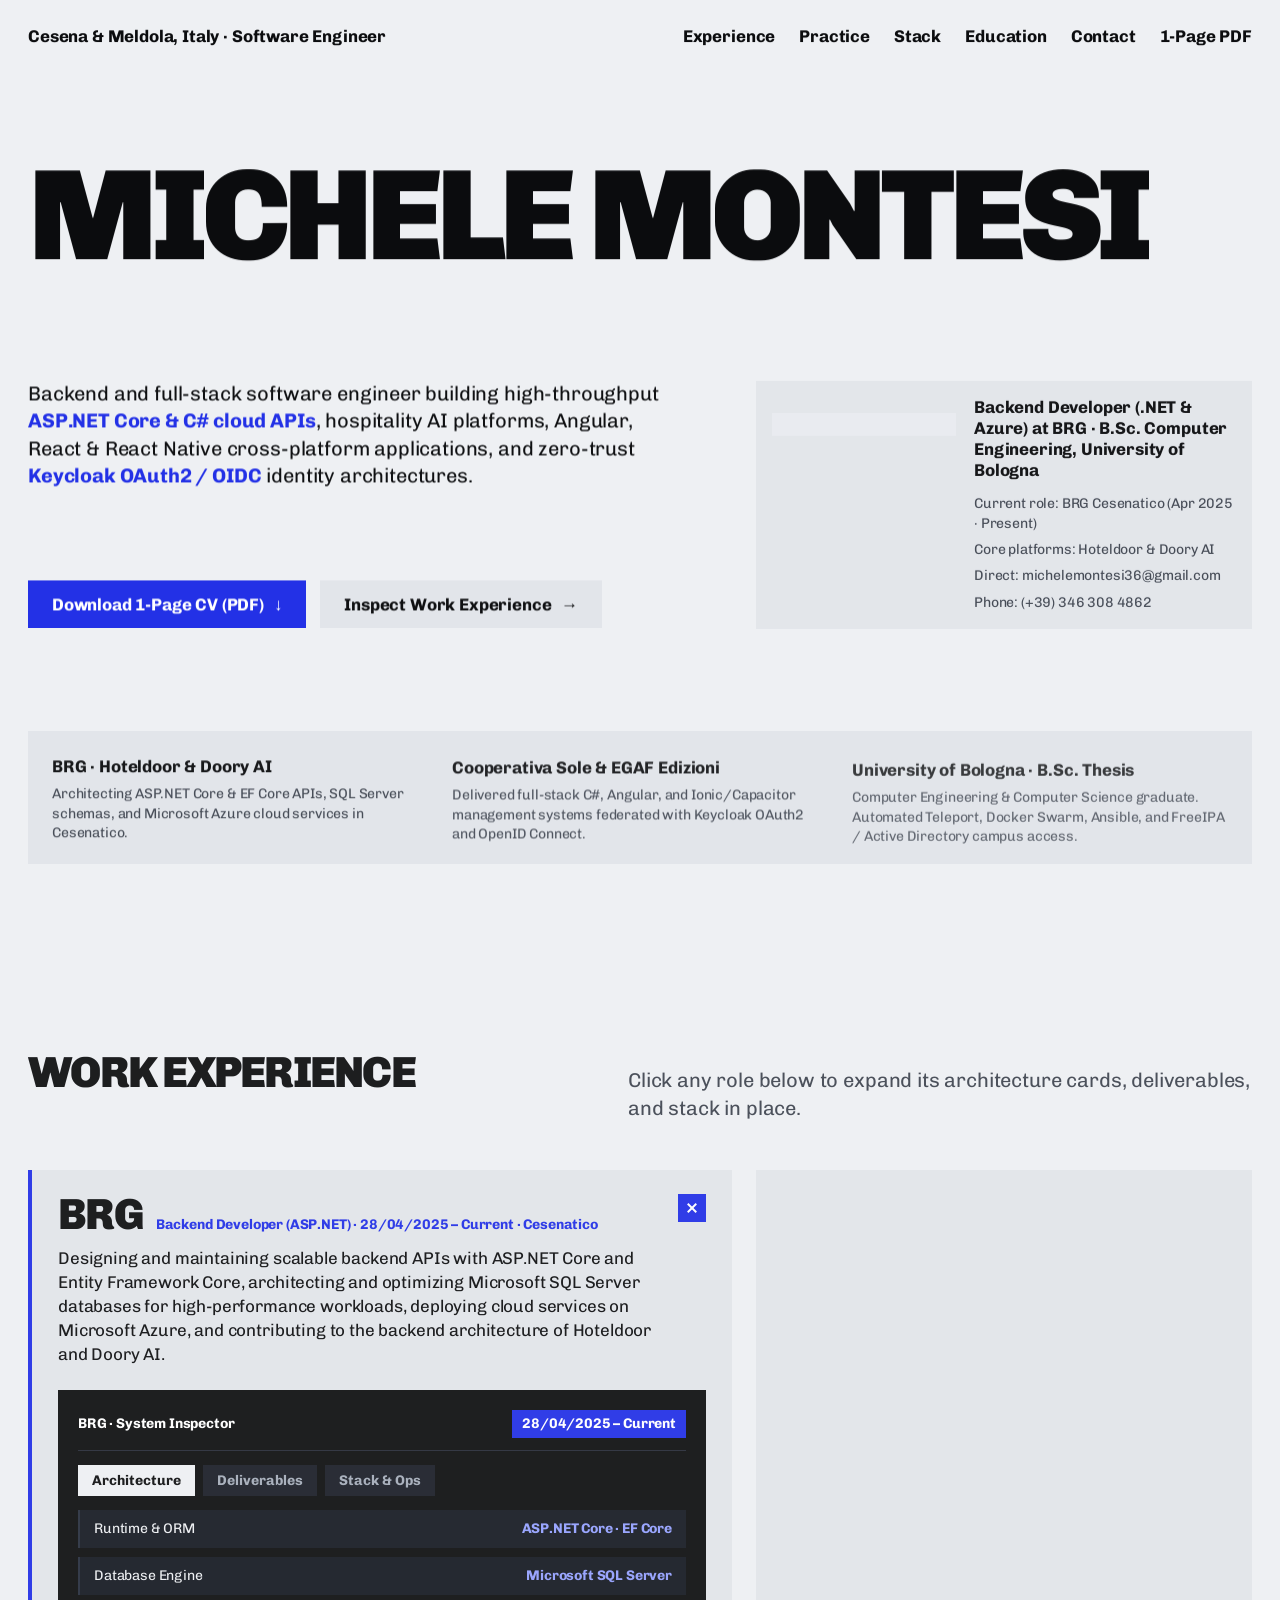
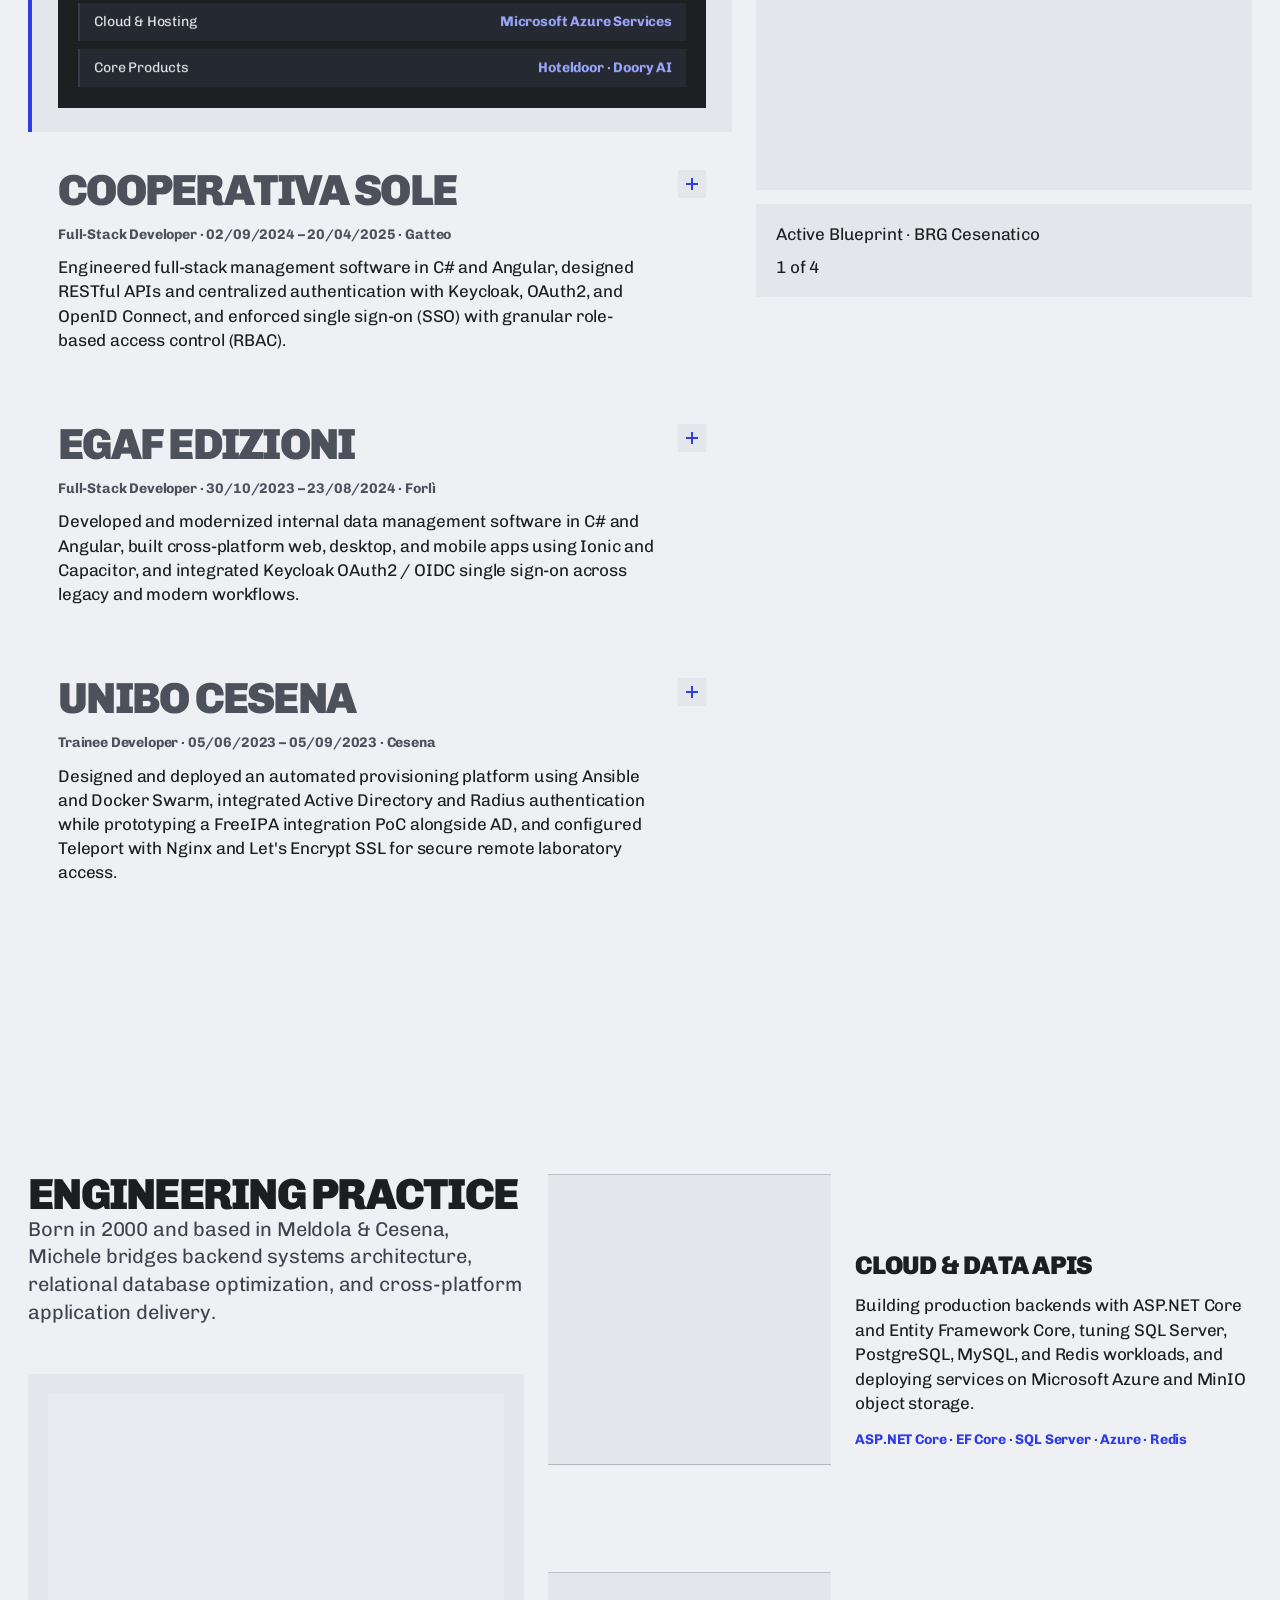
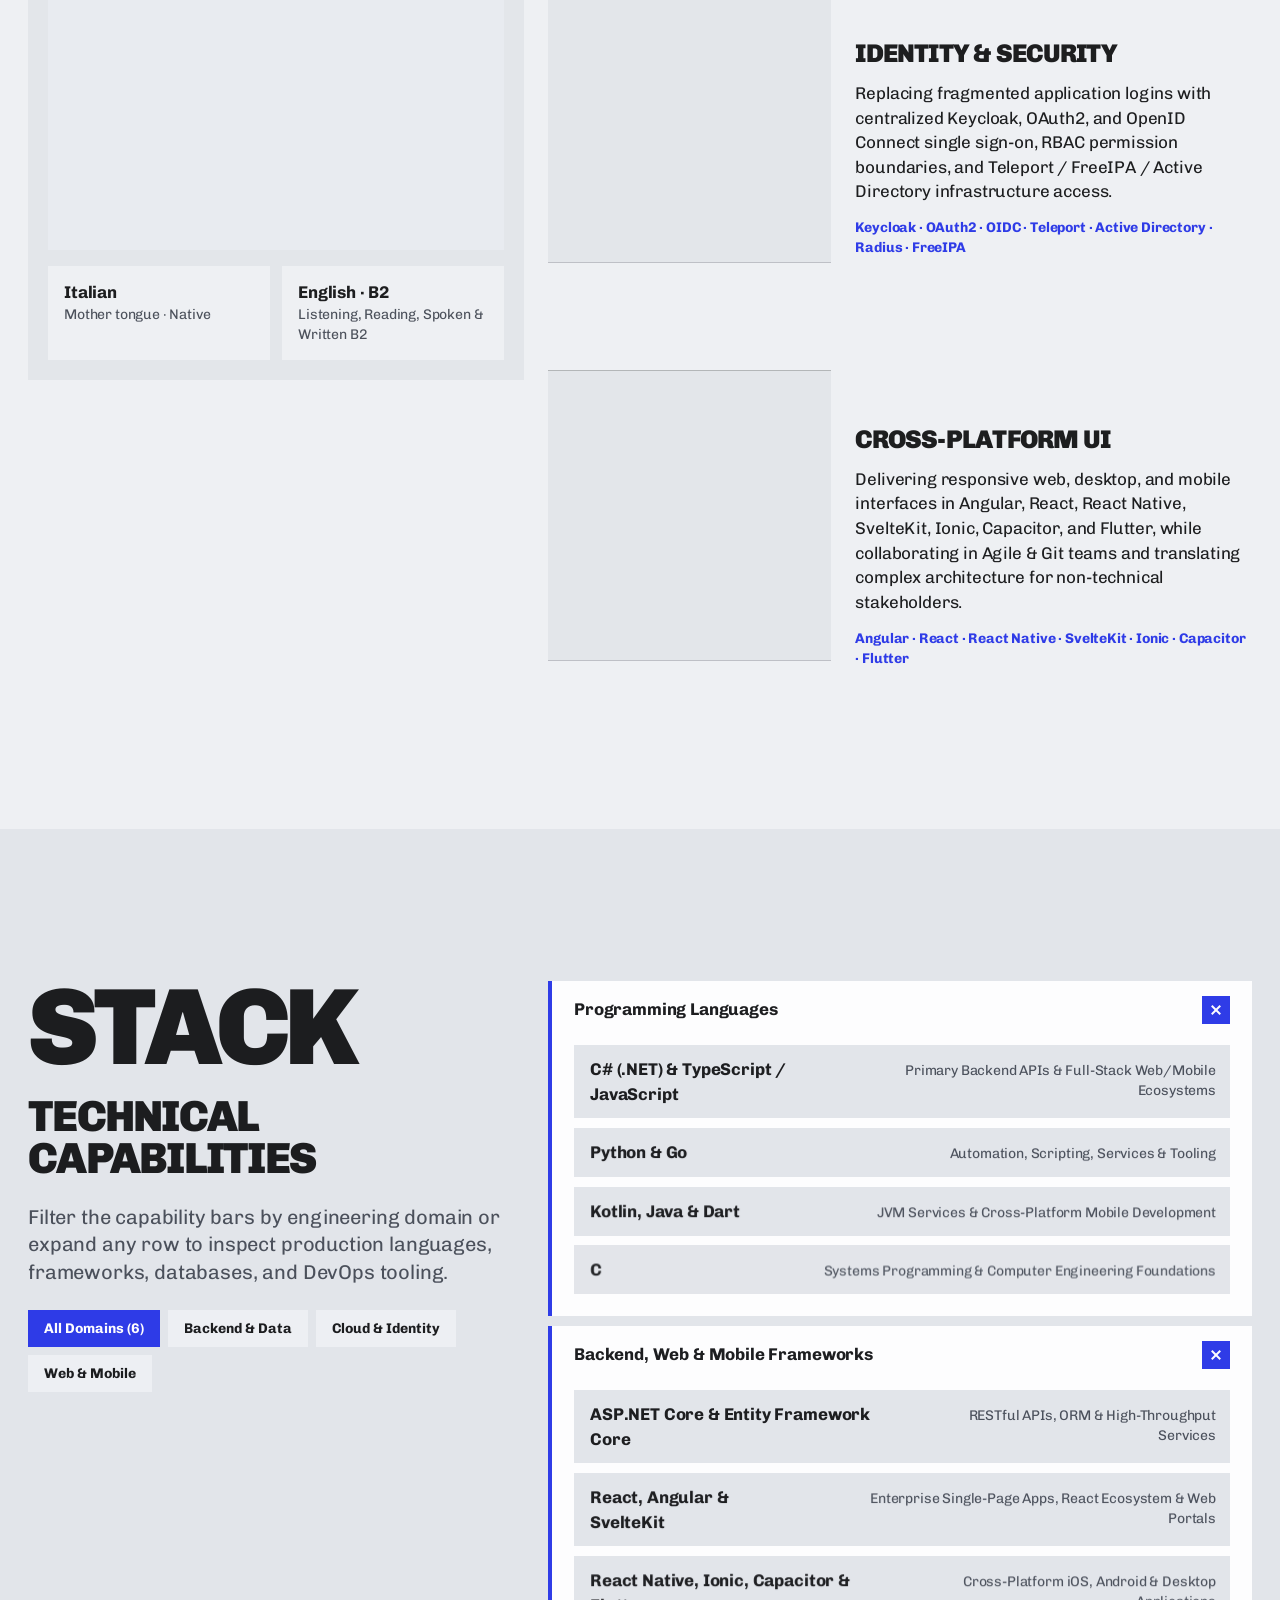
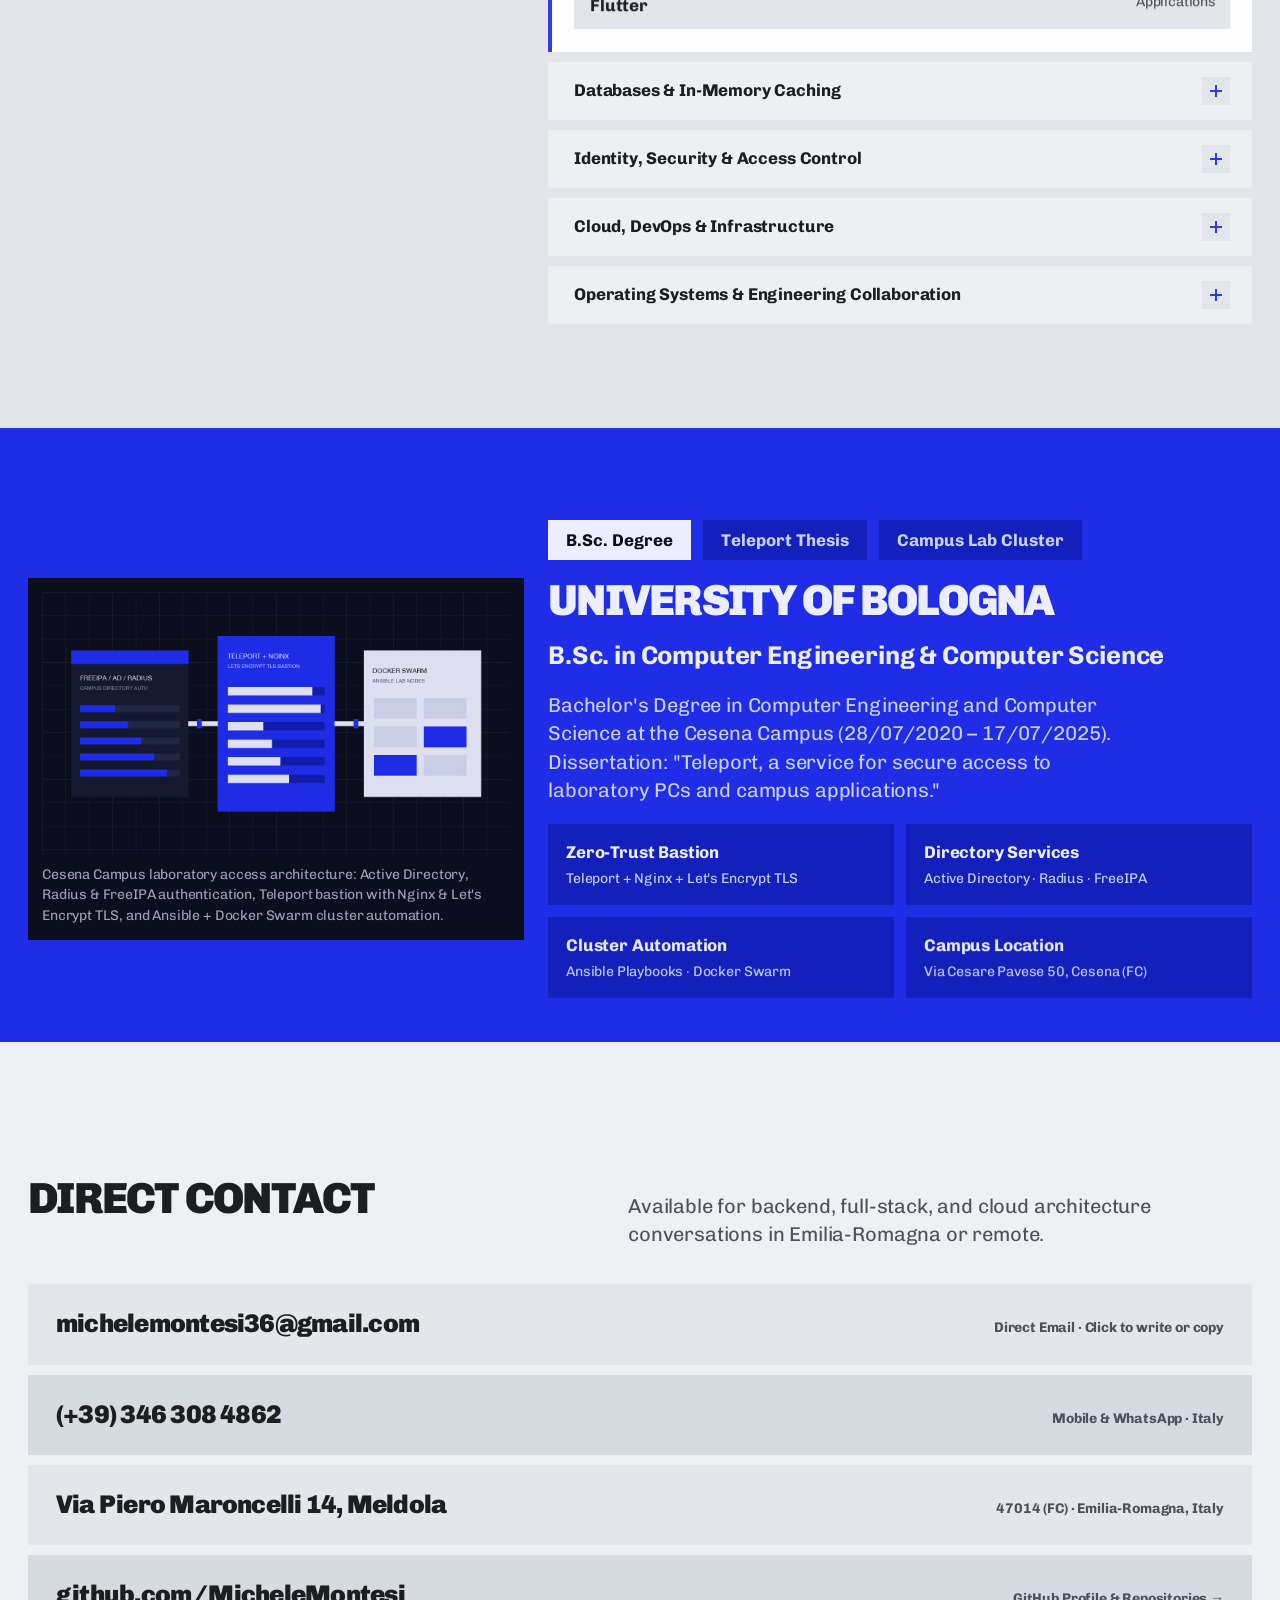
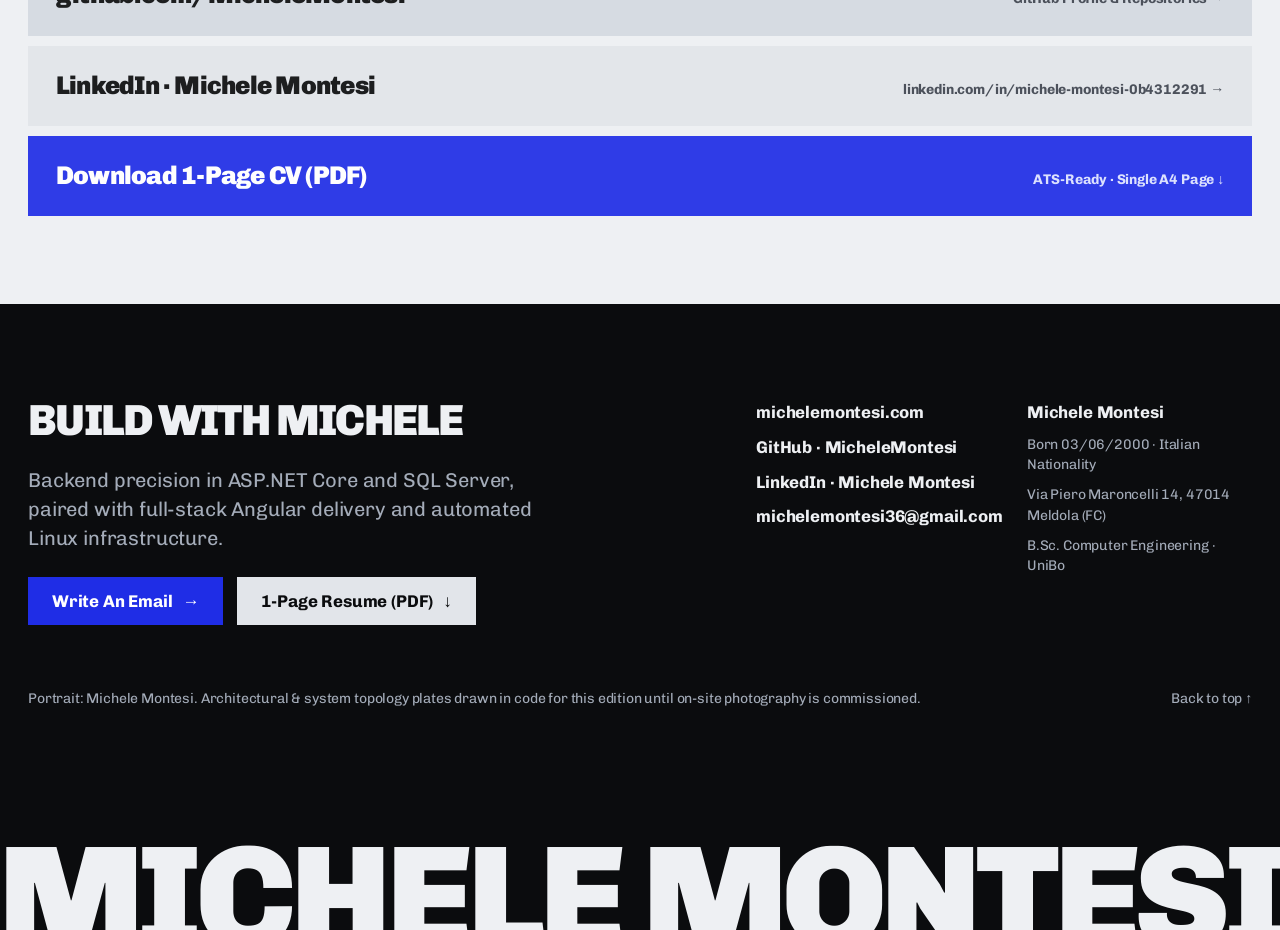
==== commit 48f344c5: "Redesign portfolio CV with interactive architecture drawers and 1-page PDF" ====
--- a/200.html
+++ b/200.html
@@ -1 +1,12 @@
-<!DOCTYPE html><html><head><meta charset="utf-8"><meta name="viewport" content="width=device-width, initial-scale=1"><link rel="stylesheet" href="/_nuxt/entry.npKGhv01.css" crossorigin><link rel="modulepreload" as="script" crossorigin href="/_nuxt/C7hCmYwX.js"><script type="module" src="/_nuxt/C7hCmYwX.js" crossorigin></script></head><body><div id="__nuxt"></div><div id="teleports"></div><script type="application/json" data-nuxt-data="nuxt-app" data-ssr="false" id="__NUXT_DATA__">[{"prerenderedAt":1,"serverRendered":2},1783152891026,false]</script><script>window.__NUXT__={};window.__NUXT__.config={public:{},app:{baseURL:"/",buildId:"e3347eec-c43b-4fe9-84d0-47f1a1a4610d",buildAssetsDir:"/_nuxt/",cdnURL:""}}</script></body></html>+<!DOCTYPE html>
+<html lang="en">
+<head>
+  <meta charset="utf-8">
+  <meta name="viewport" content="width=device-width, initial-scale=1">
+  <meta http-equiv="refresh" content="0; url=/">
+  <title>Michele Montesi — Software Engineer</title>
+</head>
+<body>
+  <p>Redirecting to <a href="/">michelemontesi.com</a>...</p>
+</body>
+</html>
